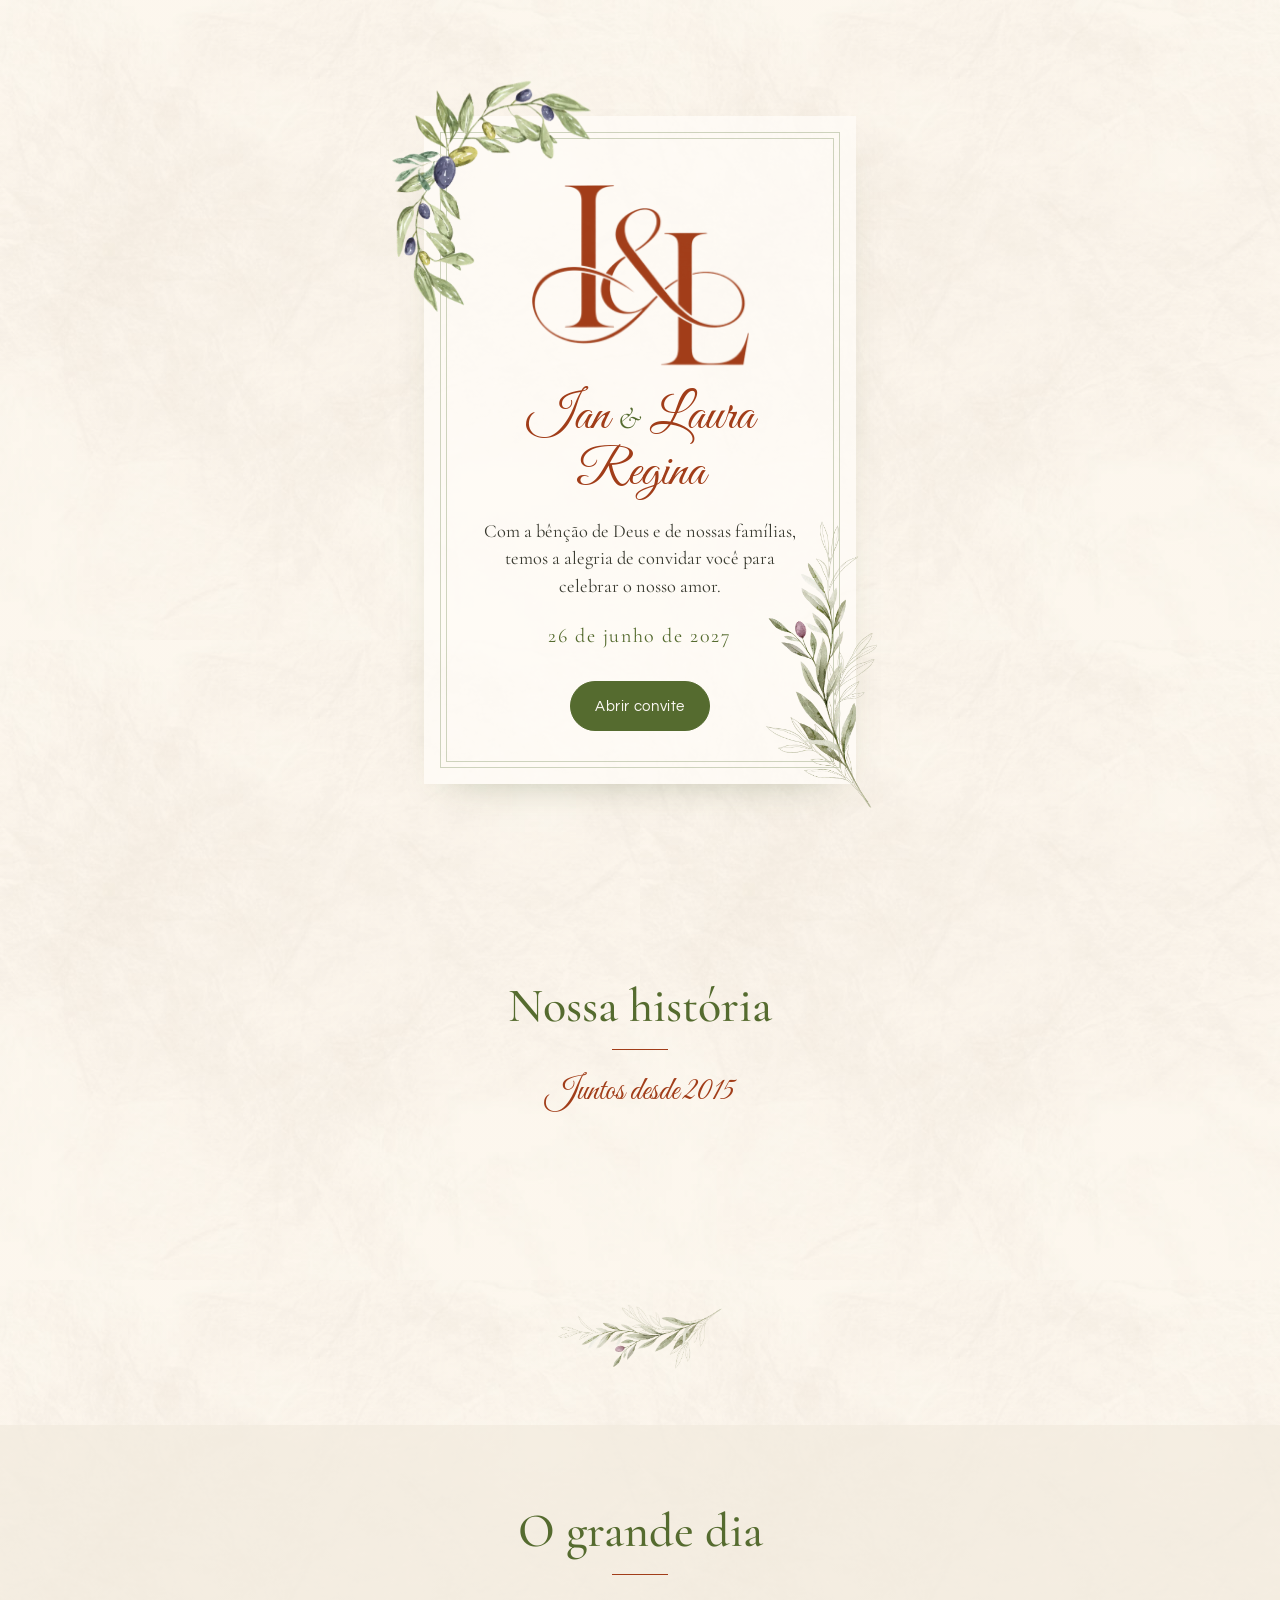
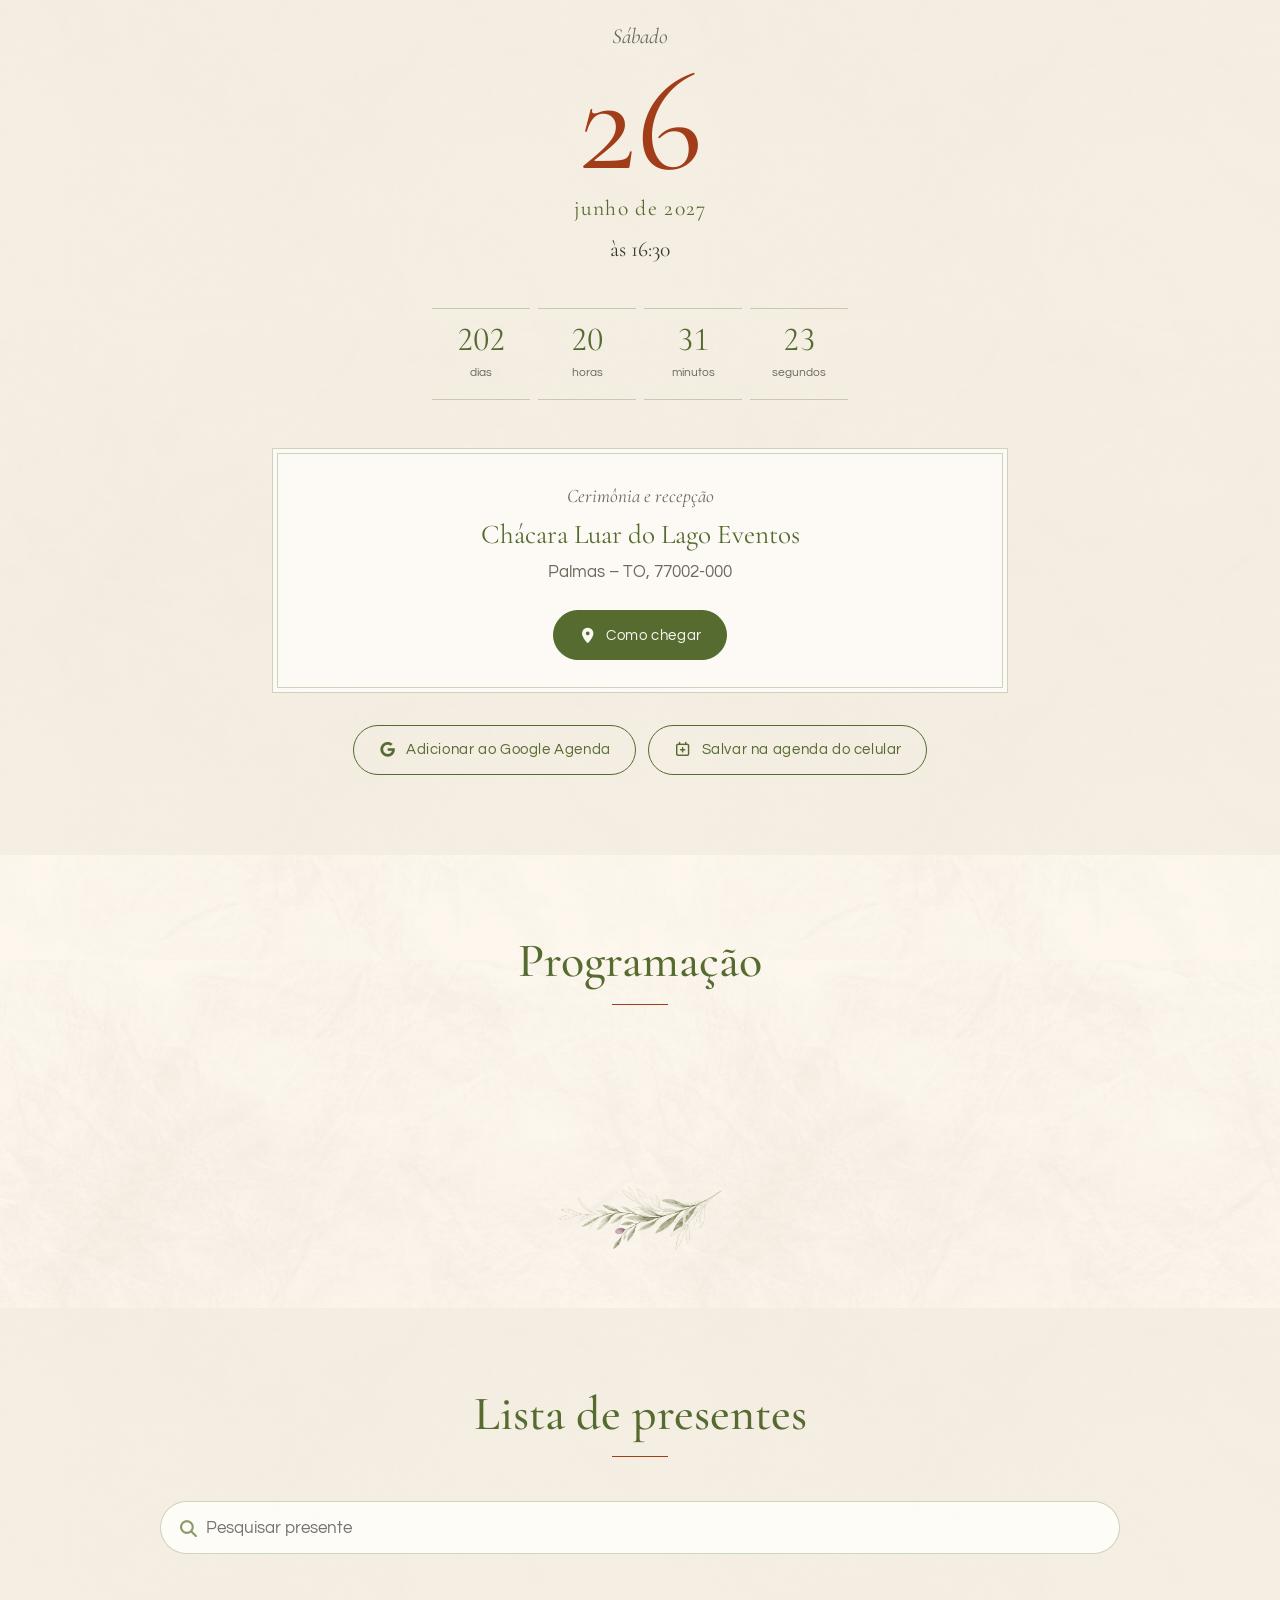
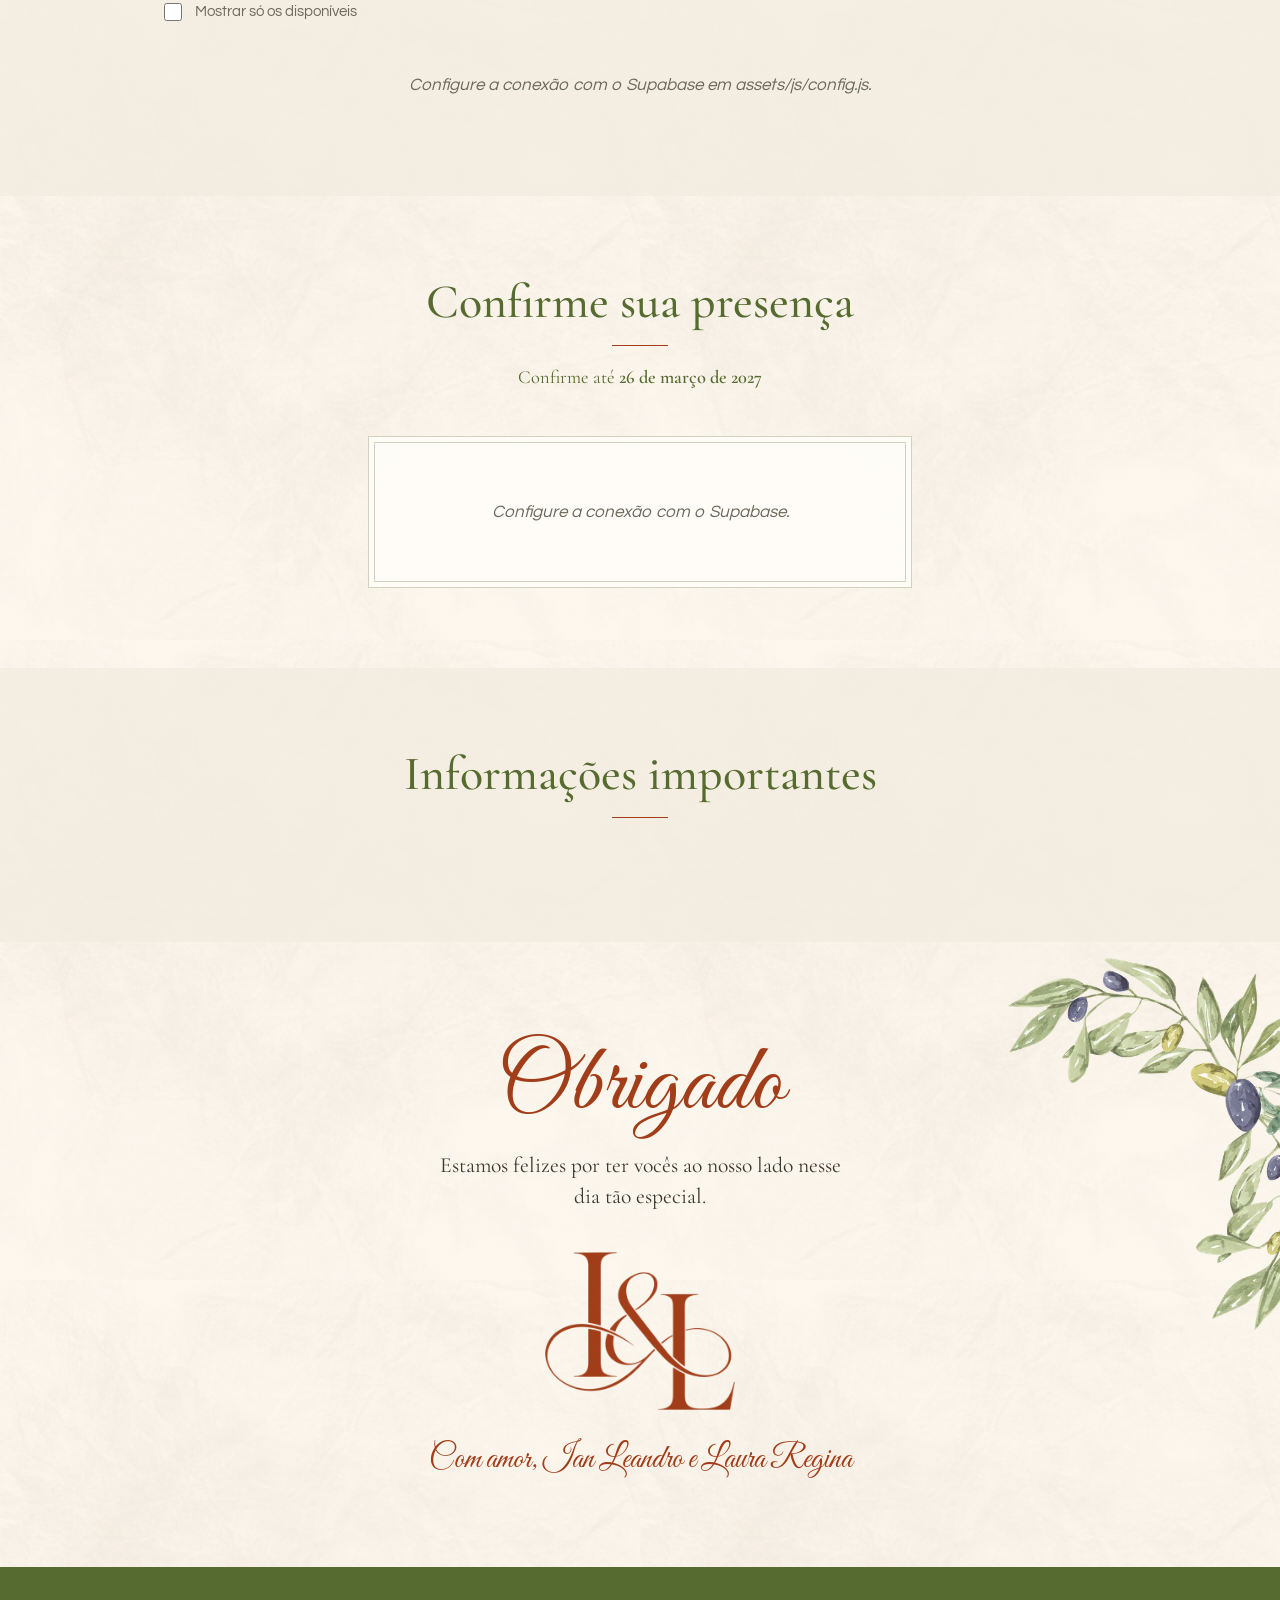
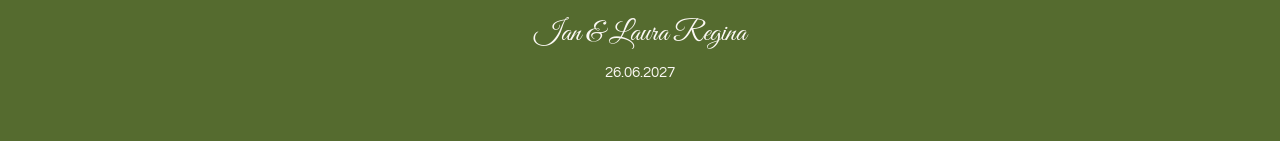
==== index.html @ c7038b4a "Convite V1.0" ====
<!doctype html>
<html lang="pt-BR">
<head>
  <meta charset="utf-8">
  <meta name="viewport" content="width=device-width, initial-scale=1, viewport-fit=cover">
  <title>Ian & Laura Regina · 26 de junho de 2027</title>
  <meta name="description" content="Convite de casamento de Ian Leandro e Laura Regina — 26 de junho de 2027, Chácara Luar do Lago Eventos, Palmas-TO.">
  <meta name="theme-color" content="#FBF8F3">

  <!-- Prévia do link no WhatsApp -->
  <meta property="og:title" content="Ian & Laura Regina">
  <meta property="og:description" content="Você é nosso convidado! 26 de junho de 2027 · Palmas-TO">
  <meta property="og:image" content="assets/images/og-image.jpg">
  <meta property="og:type" content="website">

  <link rel="icon" href="assets/images/favicon.png">
  <link rel="apple-touch-icon" href="assets/images/favicon.png">
  <link rel="preload" as="image" href="assets/images/monograma.webp">

  <link rel="preload" as="font" type="font/woff2" href="assets/fonts/great-vibes-latin-400-normal.woff2" crossorigin>
  <link rel="preload" as="font" type="font/woff2" href="assets/fonts/cormorant-garamond-latin-400-normal.woff2" crossorigin>
  <link rel="stylesheet" href="assets/css/fontes.css">
  <link rel="stylesheet" href="assets/vendor/fontawesome/css/all.min.css">
  <link rel="stylesheet" href="assets/css/site.css">
</head>
<body class="fechado">

<!-- ============ ABERTURA ============ -->
<div class="abertura" id="abertura" role="dialog" aria-modal="true" aria-labelledby="abertura-nomes">
  <div class="abertura__cartao">
    <img class="abertura__ramo abertura__ramo--a" src="assets/images/ramo2.webp" alt="" aria-hidden="true">
    <img class="abertura__ramo abertura__ramo--b" src="assets/images/ramo1.webp" alt="" aria-hidden="true">
    <div class="abertura__moldura">
      <img class="abertura__monograma js-monograma" src="assets/images/monograma.webp" alt="Monograma I & L" width="1280" height="1063">
      <p class="abertura__saudacao" id="abertura-saudacao" hidden></p>
      <h1 class="abertura__nomes" id="abertura-nomes"><span class="js-noivo">Ian</span> <span class="e">&</span> <span class="js-noiva">Laura Regina</span></h1>
      <p class="abertura__frase js-frase">Com a bênção de Deus e de nossas famílias, temos a alegria de convidar você para celebrar o nosso amor.</p>
      <p class="abertura__data js-data-extenso">26 de junho de 2027</p>
      <button class="botao botao--principal" id="btn-abrir" type="button">Abrir convite</button>
    </div>
  </div>
</div>

<!-- ============ NAVEGAÇÃO ============ -->
<header class="topo" id="topo">
  <a href="#inicio" class="topo__marca" aria-label="Início">
    <img class="js-logo" src="assets/images/monograma.webp" alt="" width="1280" height="1063">
  </a>
  <nav class="topo__menu" id="menu" aria-label="Seções do convite">
    <a href="#historia">Nossa história</a>
    <a href="#grande-dia">O grande dia</a>
    <a href="#programacao">Programação</a>
    <a href="#presentes" data-secao="presentes">Presentes</a>
    <a href="#rsvp" data-secao="rsvp">Confirmar presença</a>
    <a href="#informacoes">Informações</a>
  </nav>
  <button class="topo__abrir" id="btn-menu" type="button" aria-expanded="false" aria-controls="menu">
    <span class="sr">Abrir menu</span><i class="fa-solid fa-bars" aria-hidden="true"></i>
  </button>
</header>

<main id="conteudo">

  <!-- ============ INÍCIO ============ -->
  <section class="inicio" id="inicio">
    <img class="inicio__ramo" src="assets/images/ramo2.webp" alt="" aria-hidden="true">
    <img class="inicio__monograma js-monograma" src="assets/images/monograma.webp" alt="Monograma I & L" width="1280" height="1063">
    <p class="inicio__nomes"><span class="js-noivo-completo">Ian Leandro</span><br><span class="e">&</span><br><span class="js-noiva">Laura Regina</span></p>
    <p class="inicio__data js-data-extenso">26 de junho de 2027</p>
    <p class="inicio__local js-local-nome">Chácara Luar do Lago Eventos</p>
  </section>

  <!-- ============ NOSSA HISTÓRIA ============ -->
  <section class="secao" id="historia">
    <div class="secao__cabeca revelar">
      <h2 class="titulo">Nossa história</h2>
      <p class="subtitulo-script js-historia-titulo">Juntos desde 2015</p>
    </div>
    <figure class="historia__foto revelar" id="historia-foto" hidden>
      <img alt="Ian e Laura Regina" loading="lazy">
    </figure>
    <p class="texto-centro revelar js-historia-texto"></p>
    <ol class="linha-tempo" id="linha-tempo"></ol>
  </section>

  <div class="divisor" aria-hidden="true"><img src="assets/images/ramo1.webp" alt=""></div>

  <!-- ============ O GRANDE DIA ============ -->
  <section class="secao secao--areia" id="grande-dia">
    <div class="secao__cabeca revelar">
      <h2 class="titulo">O grande dia</h2>
    </div>

    <div class="grande-dia revelar">
      <p class="grande-dia__semana js-dia-semana">Sábado</p>
      <p class="grande-dia__numero js-dia">26</p>
      <p class="grande-dia__mes js-mes-ano">junho de 2027</p>
      <p class="grande-dia__hora">às <span class="js-hora">16:30</span></p>
    </div>

    <div class="contagem revelar" id="contagem" aria-live="off">
      <div><span id="cd-dias">--</span><small>dias</small></div>
      <div><span id="cd-horas">--</span><small>horas</small></div>
      <div><span id="cd-min">--</span><small>minutos</small></div>
      <div><span id="cd-seg">--</span><small>segundos</small></div>
    </div>
    <p class="contagem__fim" id="contagem-fim" hidden>Hoje é o grande dia!</p>

    <div class="locais">
      <article class="local revelar">
        <h3 class="local__tipo" id="local-tipo">Cerimônia e recepção</h3>
        <p class="local__nome js-local-nome">Chácara Luar do Lago Eventos</p>
        <p class="local__end js-local-endereco">Palmas – TO, 77002-000</p>
        <a class="botao botao--principal" id="btn-mapa" target="_blank" rel="noopener">
          <i class="fa-solid fa-location-dot" aria-hidden="true"></i> Como chegar
        </a>
      </article>
      <article class="local revelar" id="local-recepcao" hidden>
        <h3 class="local__tipo">Recepção</h3>
        <p class="local__nome" id="recepcao-nome"></p>
        <p class="local__end" id="recepcao-end"></p>
        <a class="botao botao--principal" id="btn-mapa-recepcao" target="_blank" rel="noopener">
          <i class="fa-solid fa-location-dot" aria-hidden="true"></i> Como chegar
        </a>
      </article>
    </div>

    <p class="aviso revelar js-aviso-chegada"></p>

    <div class="agenda revelar">
      <a class="botao botao--linha" id="btn-google-agenda" target="_blank" rel="noopener">
        <i class="fa-brands fa-google" aria-hidden="true"></i> Adicionar ao Google Agenda
      </a>
      <button class="botao botao--linha" id="btn-ics" type="button">
        <i class="fa-regular fa-calendar-plus" aria-hidden="true"></i> Salvar na agenda do celular
      </button>
    </div>
  </section>

  <!-- ============ PROGRAMAÇÃO ============ -->
  <section class="secao" id="programacao">
    <div class="secao__cabeca revelar">
      <h2 class="titulo">Programação</h2>
    </div>
    <ol class="programa" id="programa"></ol>
  </section>

  <div class="divisor" aria-hidden="true"><img src="assets/images/ramo1.webp" alt=""></div>

  <!-- ============ PRESENTES ============ -->
  <section class="secao secao--areia" id="presentes">
    <div class="secao__cabeca revelar">
      <h2 class="titulo">Lista de presentes</h2>
      <p class="texto-centro js-presentes-texto"></p>
    </div>

    <div class="filtros" role="search">
      <label class="busca">
        <i class="fa-solid fa-magnifying-glass" aria-hidden="true"></i>
        <span class="sr">Pesquisar presente</span>
        <input type="search" id="busca-presente" placeholder="Pesquisar presente" autocomplete="off">
      </label>
      <div class="chips" id="chips-categorias" role="group" aria-label="Categorias"></div>
      <label class="alternar">
        <input type="checkbox" id="so-disponiveis">
        <span>Mostrar só os disponíveis</span>
      </label>
    </div>

    <p class="contador-presentes" id="contador-presentes" aria-live="polite"></p>
    <div class="presentes" id="lista-presentes">
      <p class="carregando">Carregando presentes…</p>
    </div>
    <p class="vazio" id="presentes-vazio" hidden>Nenhum presente encontrado com esses filtros.</p>
  </section>

  <!-- ============ RSVP ============ -->
  <section class="secao" id="rsvp">
    <div class="secao__cabeca revelar">
      <h2 class="titulo">Confirme sua presença</h2>
      <p class="texto-centro js-rsvp-texto"></p>
      <p class="prazo">Confirme até <strong class="js-rsvp-prazo">26 de março de 2027</strong></p>
    </div>
    <div class="rsvp" id="rsvp-area">
      <p class="carregando">Carregando…</p>
    </div>
  </section>

  <!-- ============ INFORMAÇÕES ============ -->
  <section class="secao secao--areia" id="informacoes">
    <div class="secao__cabeca revelar">
      <h2 class="titulo">Informações importantes</h2>
    </div>
    <div class="faq" id="faq"></div>
  </section>

  <!-- ============ FINAL ============ -->
  <section class="final" id="final">
    <img class="final__ramo final__ramo--a" src="assets/images/ramo2.webp" alt="" aria-hidden="true">
    <p class="final__titulo js-final-titulo revelar">Obrigado</p>
    <p class="final__texto js-final-texto revelar">Estamos felizes por ter vocês ao nosso lado nesse dia tão especial.</p>
    <img class="final__monograma js-monograma revelar" src="assets/images/monograma.webp" alt="Monograma I & L" loading="lazy" width="1280" height="1063">
    <p class="final__assinatura js-assinatura revelar">Com amor, Ian Leandro e Laura Regina</p>
  </section>
</main>

<footer class="rodape">
  <p class="js-nomes-curtos">Ian & Laura Regina</p>
  <p class="js-data-curta">26.06.2027</p>
  <ul class="rodape__links" id="rodape-links"></ul>
</footer>

<!-- ============ JANELA DE RESERVA ============ -->
<dialog class="janela" id="janela-reserva" aria-labelledby="reserva-titulo">
  <form method="dialog" class="janela__corpo" id="form-reserva" novalidate>
    <button class="janela__fechar" type="button" data-fechar aria-label="Fechar"><i class="fa-solid fa-xmark"></i></button>
    <p class="janela__icone" aria-hidden="true"><i class="fa-solid fa-gift"></i></p>
    <h3 id="reserva-titulo">Escolher este presente?</h3>
    <p class="janela__presente" id="reserva-nome"></p>
    <label class="campo">
      <span>Seu nome (como aparecerá para os outros convidados)</span>
      <input type="text" id="reserva-quem" maxlength="80" required autocomplete="name" placeholder="Ex.: Maria e João">
    </label>
    <p class="janela__nota">Depois de confirmar, o presente fica reservado no seu nome e não poderá ser escolhido por outra pessoa.</p>
    <p class="erro" id="reserva-erro" role="alert" hidden></p>
    <div class="janela__acoes">
      <button class="botao botao--linha" type="button" data-fechar>Voltar</button>
      <button class="botao botao--principal" type="submit" id="reserva-confirmar">Confirmar</button>
    </div>
  </form>
  <div class="janela__corpo" id="reserva-sucesso" hidden>
    <p class="janela__icone janela__icone--ok" aria-hidden="true"><i class="fa-solid fa-heart"></i></p>
    <h3>Presente reservado!</h3>
    <p id="reserva-sucesso-texto"></p>
    <p class="janela__nota" id="reserva-link-loja"></p>
    <div class="janela__acoes">
      <button class="botao botao--principal" type="button" data-fechar>Fechar</button>
    </div>
  </div>
</dialog>

<div class="aviso-flutuante" id="toast" role="status" aria-live="polite" hidden></div>

<script src="assets/vendor/supabase.js"></script>
<script src="assets/js/config.js"></script>
<script src="assets/js/comum.js"></script>
<script src="assets/js/site.js"></script>
</body>
</html>
---- assets/css/fontes.css ----
/* Fontes hospedadas no próprio site (mais rápido e sem depender de terceiros) */
@font-face { font-family: "Cormorant Garamond"; font-style: normal; font-weight: 400; font-display: swap; src: url("../fonts/cormorant-garamond-latin-400-normal.woff2") format("woff2"); }
@font-face { font-family: "Cormorant Garamond"; font-style: italic; font-weight: 400; font-display: swap; src: url("../fonts/cormorant-garamond-latin-400-italic.woff2") format("woff2"); }
@font-face { font-family: "Cormorant Garamond"; font-style: normal; font-weight: 500; font-display: swap; src: url("../fonts/cormorant-garamond-latin-500-normal.woff2") format("woff2"); }
@font-face { font-family: "Cormorant Garamond"; font-style: normal; font-weight: 600; font-display: swap; src: url("../fonts/cormorant-garamond-latin-600-normal.woff2") format("woff2"); }
@font-face { font-family: "Great Vibes"; font-style: normal; font-weight: 400; font-display: swap; src: url("../fonts/great-vibes-latin-400-normal.woff2") format("woff2"); }
@font-face { font-family: "Questrial"; font-style: normal; font-weight: 400; font-display: swap; src: url("../fonts/questrial-latin-400-normal.woff2") format("woff2"); }
---- assets/css/site.css ----
/* =====================================================================
   CASAMENTO IAN & LAURA REGINA — estilo do convite
   As cores principais podem ser trocadas pelo painel (Configurações).
   ===================================================================== */

:root {
  --oliva: #556B2F;
  --oliva-escuro: #3E4F22;
  --terracota: #A13D19;
  --terracota-claro: #E2725B;
  --salvia: #8A9A6B;
  --papel: #FBF8F3;
  --areia: #F2EBDF;
  --bege: #E4D6C1;
  --tinta: #38392F;
  --tinta-suave: #6B6A5E;
  --filete: rgba(85, 107, 47, .28);

  --serifa: "Cormorant Garamond", "Cormorant", Garamond, "Times New Roman", serif;
  --script: "Great Vibes", "Allura", cursive;
  --texto: "Questrial", "Helvetica Neue", Arial, sans-serif;

  --medida: 34rem;
  --raio: 3px;
  --sombra: 0 18px 40px -24px rgba(62, 79, 34, .35);
}

*, *::before, *::after { box-sizing: border-box; }
html { scroll-behavior: smooth; -webkit-text-size-adjust: 100%; }
body {
  margin: 0;
  font-family: var(--texto);
  font-size: 1.0625rem;
  line-height: 1.65;
  color: var(--tinta);
  background: linear-gradient(rgba(251, 248, 243, .62), rgba(251, 248, 243, .62)), var(--papel) url("../images/papel.jpg") repeat;
  background-size: 640px;
  -webkit-font-smoothing: antialiased;
}
body.fechado { overflow: hidden; }
img { max-width: 100%; height: auto; display: block; }
a { color: var(--oliva); }
.sr { position: absolute; width: 1px; height: 1px; overflow: hidden; clip: rect(0 0 0 0); white-space: nowrap; }
[hidden] { display: none !important; }
:focus-visible { outline: 2px solid var(--terracota); outline-offset: 3px; }

/* ---------- Botões ---------- */
.botao {
  display: inline-flex; align-items: center; justify-content: center; gap: .6em;
  min-height: 48px; padding: .75em 1.6em;
  font: inherit; font-size: .95rem; letter-spacing: .04em;
  border-radius: 999px; border: 1px solid var(--oliva);
  cursor: pointer; text-decoration: none;
  transition: background-color .25s, color .25s, border-color .25s, transform .2s;
}
.botao:active { transform: scale(.98); }
.botao--principal { background: var(--oliva); color: var(--papel); }
.botao--principal:hover { background: var(--oliva-escuro); border-color: var(--oliva-escuro); }
.botao--linha { background: transparent; color: var(--oliva); }
.botao--linha:hover { background: var(--oliva); color: var(--papel); }
.botao--terracota { background: var(--terracota); border-color: var(--terracota); color: var(--papel); }
.botao--terracota:hover { background: var(--terracota-claro); border-color: var(--terracota-claro); }
.botao[disabled] { opacity: .55; cursor: not-allowed; }
.botao .fa-spin { margin-right: .2em; }

/* ---------- Abertura ---------- */
.abertura {
  position: fixed; inset: 0; z-index: 50;
  display: grid; place-items: center;
  padding: 1.25rem;
  background: linear-gradient(rgba(251, 248, 243, .62), rgba(251, 248, 243, .62)), var(--papel) url("../images/papel.jpg") repeat;
  background-size: 640px;
  transition: opacity .9s ease, visibility .9s;
}
.abertura__cartao {
  position: relative;
  width: min(100%, 27rem);
  padding: 1rem;
  background: rgba(255, 253, 249, .72);
  box-shadow: var(--sombra);
  animation: surgir 1.4s cubic-bezier(.2, .7, .2, 1) both;
}
.abertura__moldura {
  position: relative; z-index: 1;
  border: 1px solid var(--filete);
  outline: 1px solid var(--filete); outline-offset: -7px;
  padding: 2.75rem 1.5rem 2.25rem;
  text-align: center;
}
.abertura__ramo { position: absolute; z-index: 2; pointer-events: none; }
.abertura__ramo--a { width: 46%; top: -2.2rem; left: -2rem; animation: ramo 1.8s .3s ease both; }
.abertura__ramo--b { width: 26%; bottom: -1.5rem; right: -1.4rem; transform: rotate(180deg); animation: ramo 1.8s .5s ease both; }
.abertura__monograma { width: 62%; margin: .5rem auto 1.5rem; animation: tinta 1.6s .6s ease both; }
.abertura__saudacao { font-family: var(--serifa); font-style: italic; font-size: 1.2rem; color: var(--tinta-suave); margin: 0 0 .25rem; }
.abertura__nomes {
  font-family: var(--script); font-weight: 400;
  font-size: clamp(2.4rem, 11vw, 3.2rem); line-height: 1.1;
  color: var(--terracota); margin: 0 0 1rem;
}
.abertura__nomes .e { font-family: var(--serifa); font-style: italic; font-size: .6em; color: var(--oliva); }
.abertura__frase { font-family: var(--serifa); font-size: 1.15rem; line-height: 1.5; margin: 0 auto 1.25rem; max-width: 20rem; }
.abertura__data { font-family: var(--serifa); font-size: 1.25rem; letter-spacing: .08em; color: var(--oliva); margin: 0 0 1.75rem; }
.abertura__moldura > :is(.abertura__saudacao, .abertura__nomes, .abertura__frase, .abertura__data, .botao) { animation: surgir 1s ease both; }
.abertura__nomes { animation-delay: .9s !important; }
.abertura__frase { animation-delay: 1.1s !important; }
.abertura__data  { animation-delay: 1.25s !important; }
.abertura__moldura > .botao { animation-delay: 1.45s !important; }

body.aberto .abertura { opacity: 0; visibility: hidden; }
body.aberto .abertura__cartao { transform: translateY(-2rem) scale(.97); transition: transform .9s ease; }

@keyframes surgir { from { opacity: 0; transform: translateY(14px); } to { opacity: 1; transform: none; } }
@keyframes tinta { from { opacity: 0; filter: blur(6px); transform: scale(.96); } to { opacity: 1; filter: none; transform: none; } }
@keyframes ramo { from { opacity: 0; translate: -10px -10px; } to { opacity: 1; translate: 0 0; } }

/* ---------- Topo ---------- */
.topo {
  position: fixed; top: 0; left: 0; right: 0; z-index: 20;
  display: flex; align-items: center; justify-content: space-between;
  padding: .55rem 1rem; padding-top: max(.55rem, env(safe-area-inset-top));
  background: rgba(251, 248, 243, .9);
  backdrop-filter: blur(10px); -webkit-backdrop-filter: blur(10px);
  border-bottom: 1px solid transparent;
  transform: translateY(-100%); transition: transform .5s ease, border-color .3s;
}
body.aberto .topo { transform: none; }
.topo.rolou { border-bottom-color: var(--filete); }
.topo__marca img { width: 46px; height: auto; }
.topo__abrir { width: 48px; height: 48px; border: 0; background: none; color: var(--oliva); font-size: 1.25rem; cursor: pointer; }
.topo__menu {
  position: fixed; inset: 0; top: 0; z-index: -1;
  display: flex; flex-direction: column; align-items: center; justify-content: center; gap: 1.1rem;
  background: var(--papel);
  opacity: 0; visibility: hidden; transition: opacity .35s, visibility .35s;
}
.topo__menu a { font-family: var(--serifa); font-size: 1.7rem; color: var(--tinta); text-decoration: none; }
.topo__menu a:hover { color: var(--terracota); }
.topo.menu-aberto .topo__menu { opacity: 1; visibility: visible; }
@media (min-width: 900px) {
  .topo { padding-inline: 2.5rem; }
  .topo__abrir { display: none; }
  .topo__menu { position: static; z-index: auto; flex-direction: row; gap: 2rem; background: none; opacity: 1; visibility: visible; }
  .topo__menu a { font-family: var(--texto); font-size: .92rem; letter-spacing: .03em; color: var(--tinta-suave); }
}

/* ---------- Início ---------- */
.inicio {
  position: relative; overflow: hidden;
  min-height: 100svh;
  display: flex; flex-direction: column; align-items: center; justify-content: center;
  padding: 6rem 1.5rem 4rem; text-align: center;
}
.inicio__ramo { position: absolute; top: 3.5rem; left: -3rem; width: min(55vw, 360px); opacity: .95; }
.inicio__monograma { width: min(58vw, 300px); margin-bottom: 2rem; }
.inicio__nomes { font-family: var(--script); font-size: clamp(2.6rem, 12vw, 4.5rem); line-height: 1.05; color: var(--terracota); margin: 0 0 1.5rem; }
.inicio__nomes .e { font-family: var(--serifa); font-style: italic; font-size: .5em; color: var(--oliva); }
.inicio__data { font-family: var(--serifa); font-size: 1.45rem; letter-spacing: .1em; color: var(--oliva); margin: 0; }
.inicio__local { font-size: .95rem; color: var(--tinta-suave); margin: .4rem 0 0; }

/* ---------- Seções ---------- */
.secao { padding: 5rem 1.25rem; scroll-margin-top: 3.5rem; }
.secao--areia { background: rgba(242, 235, 223, .7); }
.secao__cabeca { text-align: center; max-width: var(--medida); margin: 0 auto 2.75rem; }
.titulo {
  font-family: var(--serifa); font-weight: 500;
  font-size: clamp(2.1rem, 8vw, 3rem); line-height: 1.1;
  color: var(--oliva); margin: 0;
}
.titulo::after {
  content: ""; display: block; width: 3.5rem; height: 1px;
  background: var(--terracota); margin: 1rem auto 0;
}
.subtitulo-script { font-family: var(--script); font-size: 2rem; color: var(--terracota); margin: 1rem 0 0; }
.texto-centro { max-width: var(--medida); margin: 1rem auto 0; text-align: center; color: var(--tinta-suave); }
.divisor { display: flex; justify-content: center; padding: .5rem 0; }
.divisor img { width: 64px; transform: rotate(90deg); opacity: .8; }

.revelar { opacity: 0; transform: translateY(18px); transition: opacity .9s ease, transform .9s ease; }
.revelar.visivel { opacity: 1; transform: none; }

/* ---------- História ---------- */
.historia__foto { max-width: 26rem; margin: 0 auto 2rem; padding: .6rem; background: #fff; box-shadow: var(--sombra); }
.historia__foto img { width: 100%; aspect-ratio: 4/5; object-fit: cover; }
.linha-tempo { list-style: none; padding: 0; margin: 3rem auto 0; max-width: 46rem; position: relative; }
.linha-tempo::before { content: ""; position: absolute; left: 1.05rem; top: .5rem; bottom: .5rem; width: 1px; background: var(--filete); }
.marco { position: relative; padding: 0 0 2.75rem 3.25rem; }
.marco::before {
  content: ""; position: absolute; left: .7rem; top: .55rem; width: .75rem; height: .75rem;
  border-radius: 50%; background: var(--papel); border: 1px solid var(--terracota);
  box-shadow: 0 0 0 4px var(--papel);
}
.marco__ano { font-family: var(--serifa); font-size: 1.6rem; color: var(--terracota); line-height: 1; margin: 0; }
.marco__titulo { font-family: var(--serifa); font-size: 1.35rem; font-weight: 600; color: var(--tinta); margin: .35rem 0 .35rem; }
.marco__texto { margin: 0; color: var(--tinta-suave); }
.marco__foto { margin-top: 1rem; padding: .45rem; background: #fff; box-shadow: var(--sombra); max-width: 22rem; }
.marco__foto img { width: 100%; aspect-ratio: 4/3; object-fit: cover; }
@media (min-width: 760px) {
  .linha-tempo::before { left: 50%; }
  .marco { width: 50%; padding: 0 3rem 3rem 0; text-align: right; }
  .marco::before { left: auto; right: -.375rem; }
  .marco:nth-child(even) { margin-left: 50%; padding: 0 0 3rem 3rem; text-align: left; }
  .marco:nth-child(even)::before { right: auto; left: -.375rem; }
  .marco:nth-child(odd) .marco__foto { margin-left: auto; }
}

/* ---------- O grande dia ---------- */
.grande-dia { text-align: center; margin-bottom: 2.5rem; }
.grande-dia__semana, .grande-dia__mes, .grande-dia__hora { font-family: var(--serifa); font-size: 1.35rem; margin: 0; }
.grande-dia__semana { color: var(--tinta-suave); font-style: italic; }
.grande-dia__numero { font-family: var(--serifa); font-weight: 400; font-size: clamp(6rem, 30vw, 9rem); line-height: .9; color: var(--terracota); margin: .2rem 0; }
.grande-dia__mes { color: var(--oliva); letter-spacing: .06em; }
.grande-dia__hora { color: var(--tinta); margin-top: .35rem; }

.contagem { display: grid; grid-template-columns: repeat(4, 1fr); gap: .5rem; max-width: 26rem; margin: 0 auto 3rem; text-align: center; }
.contagem > div { padding: .9rem .25rem; border-top: 1px solid var(--filete); border-bottom: 1px solid var(--filete); }
.contagem span { display: block; font-family: var(--serifa); font-size: 2.1rem; line-height: 1; color: var(--oliva); font-variant-numeric: lining-nums tabular-nums; }
.contagem small { font-size: .78rem; color: var(--tinta-suave); }
.contagem__fim { text-align: center; font-family: var(--script); font-size: 2.2rem; color: var(--terracota); }

.locais { display: grid; gap: 1.25rem; max-width: 46rem; margin: 0 auto; }
@media (min-width: 760px) { .locais:has(> .local:not([hidden]) + .local:not([hidden])) { grid-template-columns: 1fr 1fr; } }
.local {
  text-align: center; padding: 2rem 1.5rem;
  background: rgba(255, 253, 249, .85);
  border: 1px solid var(--filete); outline: 1px solid var(--filete); outline-offset: -6px;
}
.local__tipo { font-family: var(--serifa); font-style: italic; font-weight: 400; font-size: 1.2rem; color: var(--tinta-suave); margin: 0; }
.local__nome { font-family: var(--serifa); font-size: 1.7rem; line-height: 1.2; color: var(--oliva); margin: .4rem 0; }
.local__end { margin: 0 0 1.5rem; color: var(--tinta-suave); }
.aviso { max-width: var(--medida); margin: 2rem auto 0; text-align: center; font-family: var(--serifa); font-size: 1.2rem; font-style: italic; }
.agenda { display: flex; flex-wrap: wrap; justify-content: center; gap: .75rem; margin-top: 2rem; }

/* ---------- Programação ---------- */
.programa { list-style: none; padding: 0; margin: 0 auto; max-width: 28rem; }
.programa__item { display: grid; grid-template-columns: 4.5rem 2.75rem 1fr; align-items: start; gap: .75rem; padding: 1.1rem 0; border-bottom: 1px solid var(--filete); }
.programa__item:last-child { border-bottom: 0; }
.programa__hora { font-family: var(--serifa); font-size: 1.5rem; color: var(--terracota); line-height: 1.2; text-align: right; }
.programa__icone { width: 2.75rem; height: 2.75rem; display: grid; place-items: center; border-radius: 50%; border: 1px solid var(--filete); color: var(--oliva); }
.programa__titulo { font-family: var(--serifa); font-size: 1.35rem; font-weight: 600; margin: 0; line-height: 1.25; }
.programa__desc { margin: .15rem 0 0; font-size: .95rem; color: var(--tinta-suave); }

/* ---------- Presentes ---------- */
.filtros { max-width: 60rem; margin: 0 auto 1.25rem; display: grid; gap: 1rem; }
.busca { position: relative; display: block; }
.busca i { position: absolute; left: 1.1rem; top: 50%; translate: 0 -50%; color: var(--salvia); }
.busca input {
  width: 100%; min-height: 50px; padding: .7rem 1rem .7rem 2.8rem;
  font: inherit; color: var(--tinta);
  background: rgba(255, 253, 249, .9); border: 1px solid var(--filete); border-radius: 999px;
}
.busca input:focus { outline: none; border-color: var(--oliva); box-shadow: 0 0 0 3px rgba(85,107,47,.15); }
.chips { display: flex; gap: .5rem; overflow-x: auto; padding-bottom: .25rem; scrollbar-width: none; -webkit-overflow-scrolling: touch; }
.chips::-webkit-scrollbar { display: none; }
.chip {
  flex: 0 0 auto; min-height: 40px; padding: .45rem 1.05rem;
  font: inherit; font-size: .9rem; color: var(--oliva);
  background: transparent; border: 1px solid var(--filete); border-radius: 999px; cursor: pointer;
  transition: background-color .2s, color .2s;
}
.chip:hover { border-color: var(--oliva); }
.chip[aria-pressed="true"] { background: var(--oliva); color: var(--papel); border-color: var(--oliva); }
.alternar { display: inline-flex; align-items: center; gap: .6rem; cursor: pointer; font-size: .95rem; color: var(--tinta-suave); justify-self: start; min-height: 44px; }
.alternar input { width: 1.15rem; height: 1.15rem; accent-color: var(--oliva); }
.contador-presentes { max-width: 60rem; margin: 0 auto 1.25rem; font-size: .9rem; color: var(--tinta-suave); }

.presentes { display: grid; grid-template-columns: 1fr; gap: 1.25rem; max-width: 60rem; margin: 0 auto; }
@media (min-width: 560px) { .presentes { grid-template-columns: repeat(2, 1fr); } }
@media (min-width: 900px) { .presentes { grid-template-columns: repeat(3, 1fr); } }
.presente {
  display: flex; flex-direction: column;
  background: rgba(255, 253, 249, .95);
  border: 1px solid var(--filete);
  padding: .6rem;
  transition: transform .3s ease, box-shadow .3s ease;
}
.presente:hover { transform: translateY(-3px); box-shadow: var(--sombra); }
.presente__imagem { position: relative; aspect-ratio: 4/3; background: var(--areia); overflow: hidden; }
.presente__imagem img { width: 100%; height: 100%; object-fit: contain; background: #fff; }
.presente__sem-foto { position: absolute; inset: 0; display: grid; place-items: center; color: var(--salvia); font-size: 2.4rem; }
.presente__sem-foto img { position: absolute; width: 38%; right: -4%; bottom: -10%; object-fit: contain; background: none; opacity: .55; }
.presente__corpo { display: flex; flex-direction: column; flex: 1; padding: 1rem .6rem .5rem; }
.presente__cat { font-size: .8rem; color: var(--terracota); margin: 0 0 .3rem; }
.presente__nome { font-family: var(--serifa); font-size: 1.35rem; font-weight: 600; line-height: 1.2; margin: 0; }
.presente__desc { font-size: .93rem; color: var(--tinta-suave); margin: .45rem 0 0; }
.presente__valor { font-family: var(--serifa); font-size: 1.2rem; color: var(--oliva); margin: .6rem 0 0; }
.presente__acoes { display: flex; flex-wrap: wrap; gap: .5rem; align-items: center; margin-top: auto; padding-top: 1rem; }
.presente__acoes .botao { flex: 1 1 auto; min-height: 44px; padding-inline: 1.1rem; font-size: .9rem; }
.presente__loja { font-size: .88rem; color: var(--tinta-suave); padding: .5rem .25rem; text-underline-offset: 3px; }
.presente__loja:hover { color: var(--terracota); }

.presente.reservado .presente__imagem img,
.presente.reservado .presente__sem-foto { filter: grayscale(.85); opacity: .55; }
.presente.reservado:hover { transform: none; box-shadow: none; }
.selo {
  position: absolute; left: .75rem; top: .75rem;
  padding: .3rem .8rem; border-radius: 999px;
  font-size: .8rem; background: var(--terracota); color: var(--papel);
}
.presente__por { display: flex; align-items: baseline; gap: .4rem; flex-wrap: wrap; width: 100%; margin: 0; padding: .65rem .2rem 0; border-top: 1px solid var(--filete); color: var(--tinta-suave); font-size: .9rem; }
.presente__por strong { font-family: var(--script); font-weight: 400; font-size: 1.55rem; color: var(--terracota); line-height: 1; }

.carregando, .vazio { text-align: center; color: var(--tinta-suave); grid-column: 1 / -1; font-style: italic; }

/* ---------- RSVP ---------- */
.prazo { margin: .75rem 0 0; font-family: var(--serifa); font-size: 1.15rem; color: var(--oliva); }
.rsvp {
  max-width: 34rem; margin: 0 auto; padding: 2rem 1.35rem;
  background: rgba(255, 253, 249, .92);
  border: 1px solid var(--filete); outline: 1px solid var(--filete); outline-offset: -7px;
}
@media (min-width: 560px) { .rsvp { padding: 2.75rem 2.5rem; } }
.rsvp__ola { font-family: var(--serifa); font-size: 1.6rem; text-align: center; margin: 0 0 .25rem; color: var(--oliva); }
.rsvp__info { text-align: center; color: var(--tinta-suave); margin: 0 0 1.75rem; font-size: .95rem; }
.campo { display: block; margin-bottom: 1.2rem; }
.campo > span { display: block; font-size: .9rem; color: var(--tinta-suave); margin-bottom: .35rem; }
.campo input, .campo textarea, .campo select {
  width: 100%; min-height: 50px; padding: .7rem .95rem;
  font: inherit; color: var(--tinta);
  background: #fff; border: 1px solid var(--bege); border-radius: var(--raio);
}
.campo textarea { min-height: 96px; resize: vertical; }
.campo :is(input, textarea, select):focus { outline: none; border-color: var(--oliva); box-shadow: 0 0 0 3px rgba(85,107,47,.15); }
.escolha { display: grid; grid-template-columns: 1fr 1fr; gap: .75rem; border: 0; padding: 0; margin: 0 0 1.4rem; }
.escolha legend { font-size: .9rem; color: var(--tinta-suave); margin-bottom: .5rem; padding: 0; }
.escolha label { position: relative; cursor: pointer; }
.escolha input { position: absolute; opacity: 0; inset: 0; }
.escolha span {
  display: flex; flex-direction: column; align-items: center; gap: .35rem;
  padding: 1rem .5rem; text-align: center; font-size: .95rem;
  border: 1px solid var(--bege); border-radius: var(--raio); background: #fff;
  transition: border-color .2s, background-color .2s, color .2s;
}
.escolha span i { font-size: 1.3rem; color: var(--salvia); }
.escolha input:checked + span { border-color: var(--oliva); background: var(--oliva); color: var(--papel); }
.escolha input:checked + span i { color: var(--papel); }
.escolha input:focus-visible + span { outline: 2px solid var(--terracota); outline-offset: 2px; }
.qtd { display: flex; align-items: center; gap: 1rem; }
.qtd button { width: 48px; height: 48px; border-radius: 50%; border: 1px solid var(--oliva); background: #fff; color: var(--oliva); font-size: 1.1rem; cursor: pointer; }
.qtd button:disabled { opacity: .35; cursor: not-allowed; }
.qtd output { font-family: var(--serifa); font-size: 2rem; min-width: 2ch; text-align: center; color: var(--oliva); }
.qtd small { color: var(--tinta-suave); }
.acompanhantes { margin-top: 1.1rem; }
.rsvp .botao--principal { width: 100%; margin-top: .5rem; }
.erro { color: #9b2c13; background: #fbeae4; border-left: 3px solid var(--terracota); padding: .65rem .85rem; font-size: .92rem; margin: 0 0 1rem; }
.rsvp__resumo { text-align: center; }
.rsvp__resumo .icone-grande { font-size: 2rem; color: var(--terracota); margin: 0 0 .5rem; }
.rsvp__resumo h3 { font-family: var(--script); font-weight: 400; font-size: 2.4rem; color: var(--terracota); margin: 0 0 .75rem; line-height: 1.1; }
.rsvp__resumo ul { list-style: none; padding: 0; margin: 1rem 0; }
.rsvp__resumo li { padding: .35rem 0; border-bottom: 1px solid var(--filete); }
.rsvp__resumo .botao { margin-top: 1rem; }
.rsvp__codigo { display: flex; gap: .5rem; margin-top: 1rem; }
.rsvp__codigo input { flex: 1; min-width: 0; min-height: 48px; padding: .6rem .9rem; font: inherit; border: 1px solid var(--bege); border-radius: var(--raio); background: #fff; }

/* ---------- FAQ ---------- */
.faq { max-width: 42rem; margin: 0 auto; }
.faq details { border-bottom: 1px solid var(--filete); }
.faq summary {
  list-style: none; cursor: pointer;
  display: flex; justify-content: space-between; align-items: center; gap: 1rem;
  padding: 1.15rem 0; min-height: 48px;
  font-family: var(--serifa); font-size: 1.3rem; font-weight: 600; color: var(--tinta);
}
.faq summary::-webkit-details-marker { display: none; }
.faq summary::after { content: "+"; font-family: var(--texto); font-weight: 400; font-size: 1.4rem; color: var(--terracota); transition: transform .3s; }
.faq details[open] summary::after { transform: rotate(45deg); }
.faq details p { margin: 0 0 1.25rem; color: var(--tinta-suave); white-space: pre-line; }

/* ---------- Final ---------- */
.final { position: relative; overflow: hidden; padding: 6rem 1.5rem 5rem; text-align: center; }
.final__ramo--a { position: absolute; right: -3rem; top: 1rem; width: min(50vw, 320px); transform: scaleX(-1); opacity: .9; }
.final__titulo { font-family: var(--script); font-size: clamp(3.8rem, 18vw, 6rem); line-height: 1; color: var(--terracota); margin: 0 0 1rem; position: relative; }
.final__texto { max-width: 26rem; margin: 0 auto; font-family: var(--serifa); font-size: 1.35rem; line-height: 1.45; position: relative; }
.final__monograma { width: min(42vw, 190px); margin: 2.5rem auto 1.5rem; }
.final__assinatura { font-family: var(--script); font-size: 2rem; color: var(--terracota); margin: 0; }

.rodape { text-align: center; padding: 2.5rem 1rem calc(2.5rem + env(safe-area-inset-bottom)); background: var(--oliva); color: var(--papel); font-size: .92rem; }
.rodape p { margin: .2rem 0; }
.rodape p:first-child { font-family: var(--script); font-size: 1.8rem; }
.rodape__links { list-style: none; padding: 0; margin: 1rem 0 0; display: flex; flex-wrap: wrap; justify-content: center; gap: 1.25rem; }
.rodape__links a { color: var(--papel); text-underline-offset: 3px; }

/* ---------- Janela (reserva) ---------- */
.janela {
  width: min(92vw, 27rem); padding: 0; border: 0; border-radius: var(--raio);
  background: var(--papel); color: var(--tinta);
  box-shadow: 0 30px 80px -20px rgba(30, 35, 20, .45);
}
.janela::backdrop { background: rgba(40, 46, 30, .45); backdrop-filter: blur(3px); }
.janela[open] { animation: surgir .35s ease; }
.janela__corpo { position: relative; padding: 2.25rem 1.5rem 1.5rem; text-align: center; border: 1px solid var(--filete); margin: .5rem; }
.janela__fechar { position: absolute; right: .35rem; top: .35rem; width: 44px; height: 44px; border: 0; background: none; color: var(--tinta-suave); font-size: 1.1rem; cursor: pointer; }
.janela__icone { font-size: 1.6rem; color: var(--terracota); margin: 0; }
.janela__icone--ok { animation: pulsar 1s ease; }
.janela h3 { font-family: var(--serifa); font-size: 1.7rem; font-weight: 500; color: var(--oliva); margin: .35rem 0; }
.janela__presente { font-family: var(--serifa); font-size: 1.25rem; font-style: italic; margin: 0 0 1.25rem; }
.janela .campo { text-align: left; }
.janela__nota { font-size: .88rem; color: var(--tinta-suave); margin: 0 0 1.25rem; }
.janela__acoes { display: flex; gap: .6rem; }
.janela__acoes .botao { flex: 1; padding-inline: .75rem; }
@keyframes pulsar { 0%,100% { transform: scale(1); } 40% { transform: scale(1.3); } }

.aviso-flutuante {
  position: fixed; left: 50%; bottom: calc(1.25rem + env(safe-area-inset-bottom)); z-index: 60;
  translate: -50% 0; max-width: calc(100vw - 2rem);
  padding: .8rem 1.3rem; border-radius: 999px;
  background: var(--tinta); color: var(--papel); font-size: .92rem;
  box-shadow: var(--sombra);
}

@media (prefers-reduced-motion: reduce) {
  *, *::before, *::after { animation-duration: .01ms !important; animation-delay: 0ms !important; transition-duration: .01ms !important; }
  html { scroll-behavior: auto; }
  .revelar { opacity: 1; transform: none; }
}

/* Presentes no celular: card horizontal e compacto */
@media (max-width: 559px) {
  .presentes { gap: .85rem; }
  .presente { display: grid; grid-template-columns: 6.5rem 1fr; gap: .25rem; padding: .5rem; }
  .presente:hover { transform: none; }
  .presente__imagem { aspect-ratio: auto; min-height: 6.5rem; height: 100%; }
  .presente__sem-foto { font-size: 1.6rem; }
  .presente__sem-foto img { width: 55%; }
  .selo { left: .35rem; top: .35rem; right: .35rem; text-align: center; padding: .2rem .4rem; font-size: .72rem; }
  .presente__corpo { padding: .35rem .5rem .25rem .75rem; }
  .presente__nome { font-size: 1.18rem; }
  .presente__acoes { padding-top: .7rem; gap: .25rem .75rem; }
  .presente__acoes .botao { flex: 0 1 auto; min-height: 42px; padding-inline: 1rem; font-size: .86rem; }
}
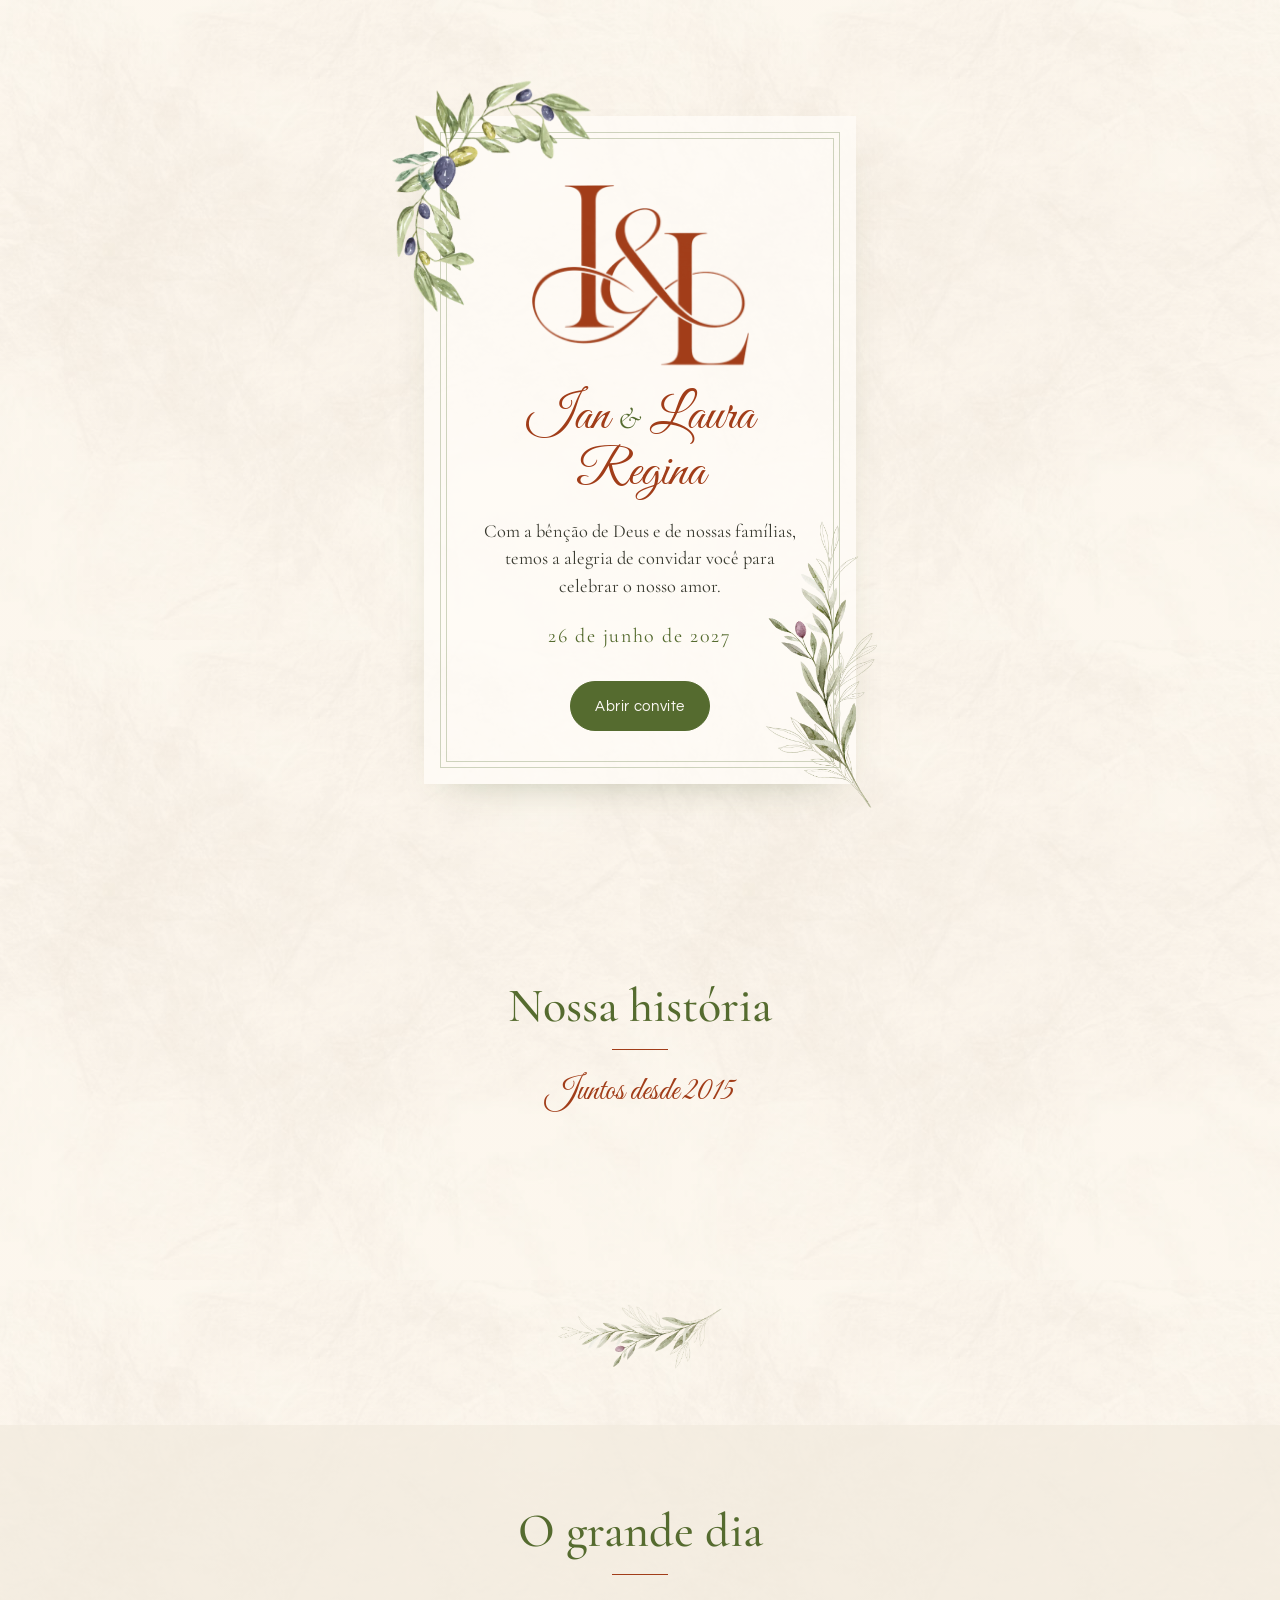
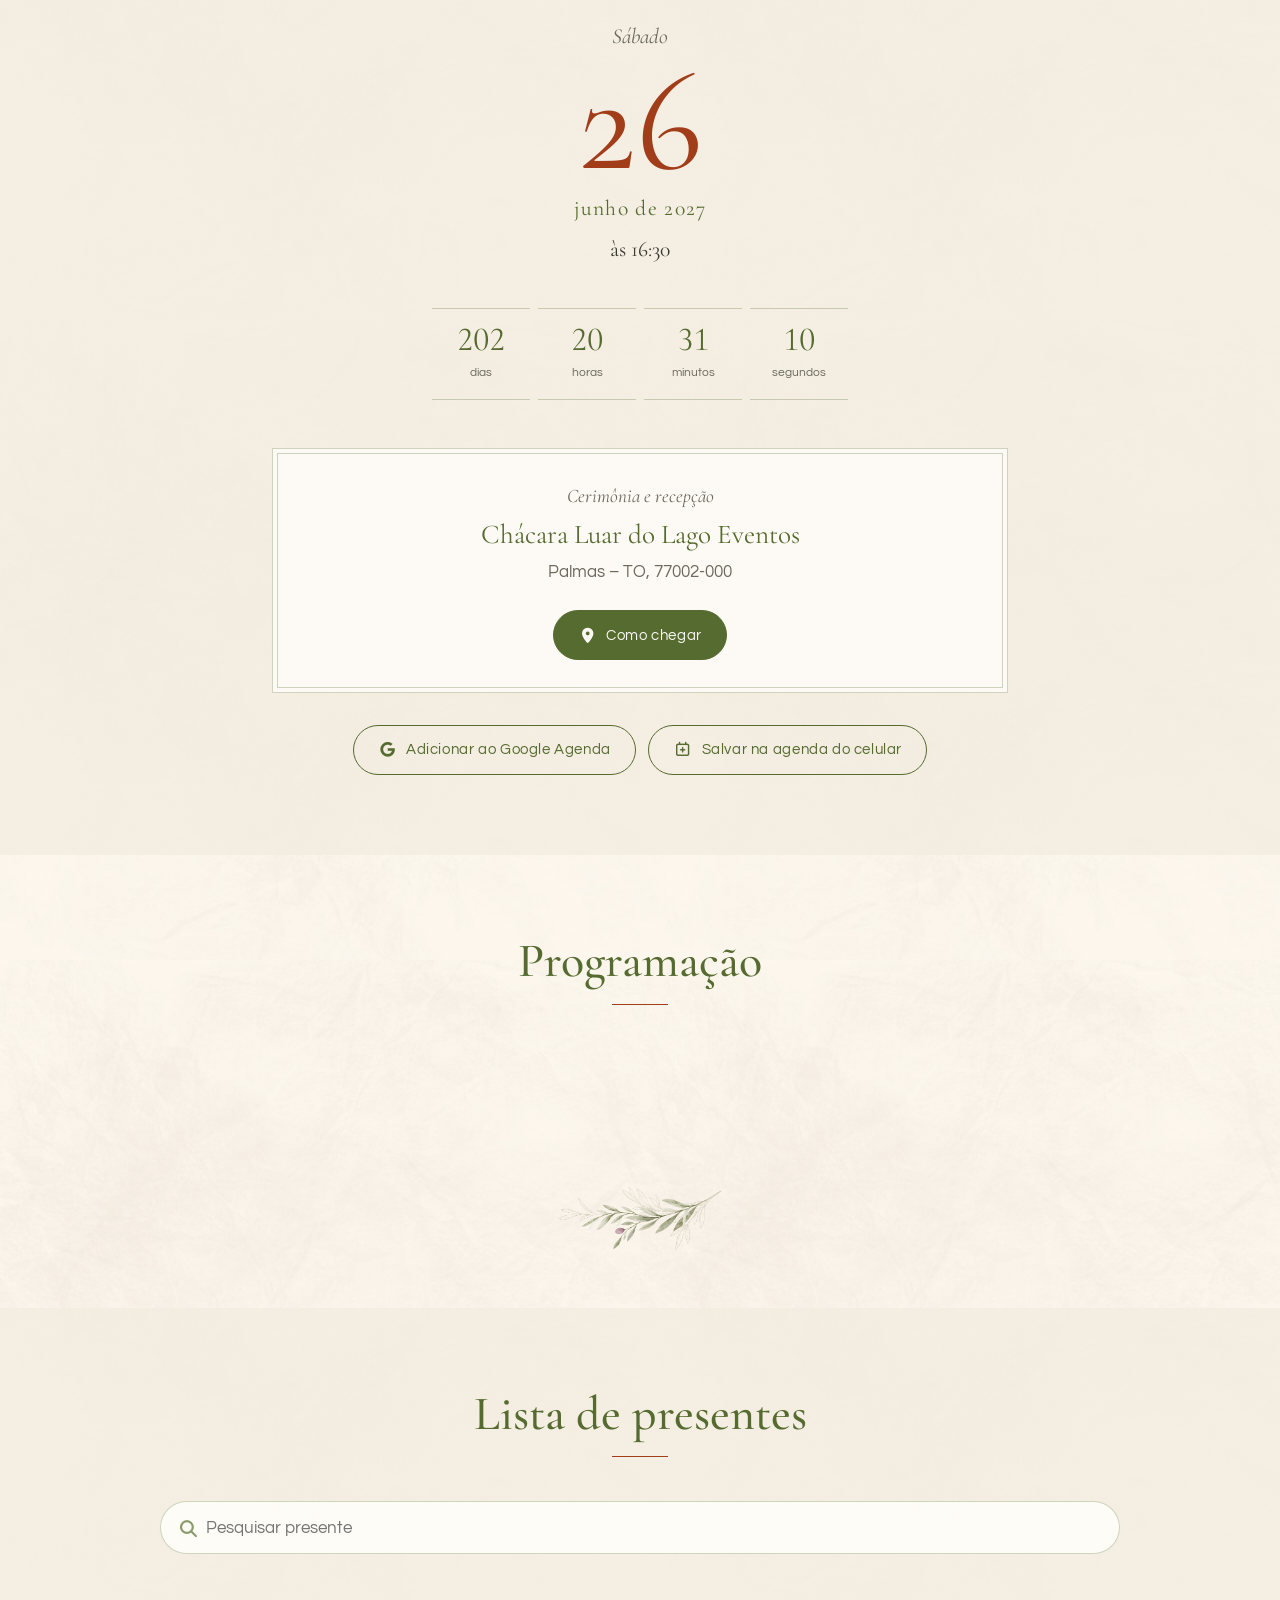
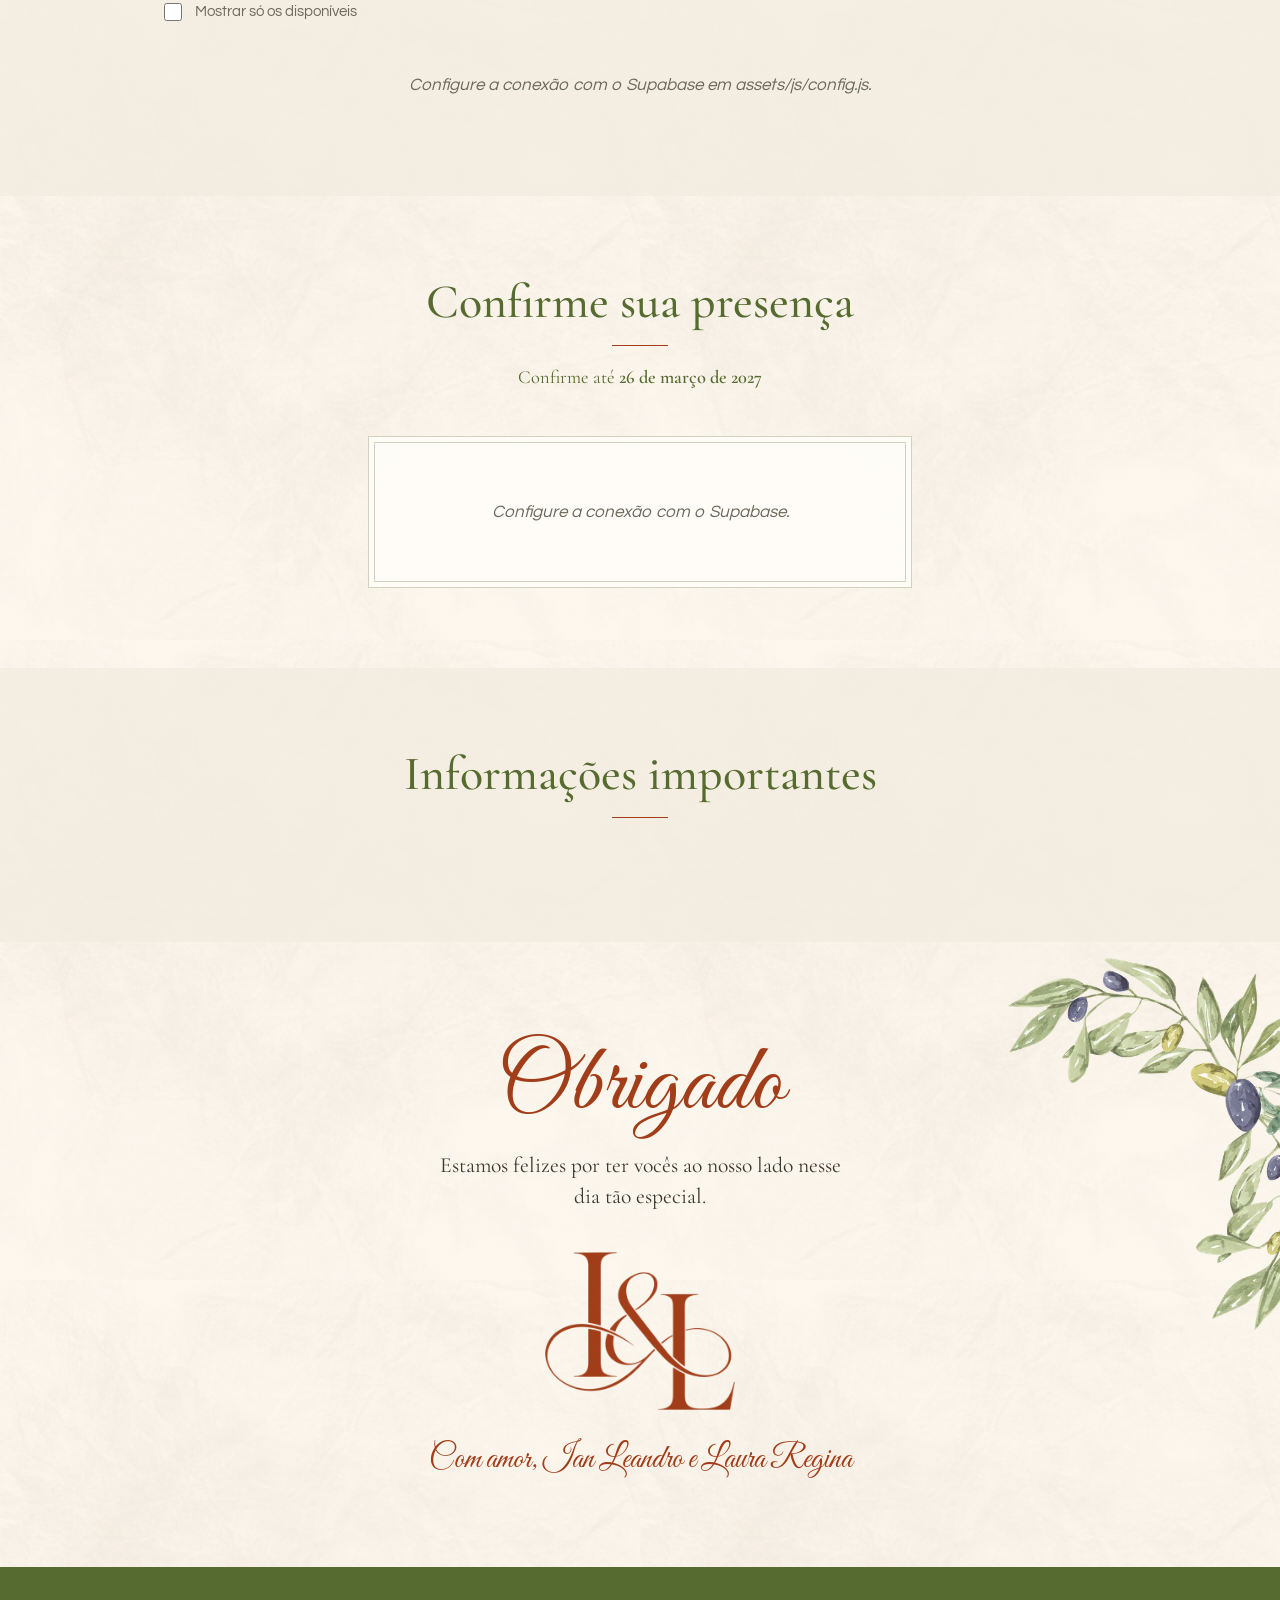
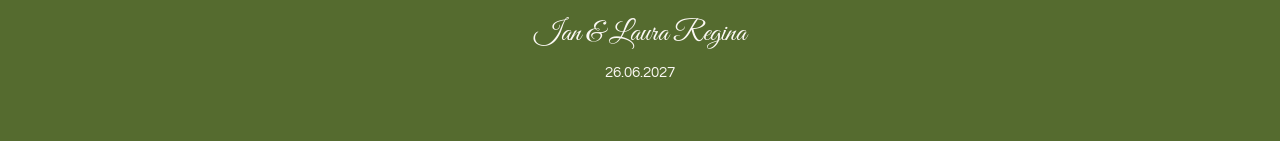
==== commit 6586b962: "Casamento V1.1" ====
--- a/index.html
+++ b/index.html
@@ -3,7 +3,7 @@
 <head>
   <meta charset="utf-8">
   <meta name="viewport" content="width=device-width, initial-scale=1, viewport-fit=cover">
-  <title>Ian & Laura Regina · 26 de junho de 2027</title>
+  <title>Ian Leandro & Laura Regina · 26 de junho de 2027</title>
   <meta name="description" content="Convite de casamento de Ian Leandro e Laura Regina — 26 de junho de 2027, Chácara Luar do Lago Eventos, Palmas-TO.">
   <meta name="theme-color" content="#FBF8F3">
 
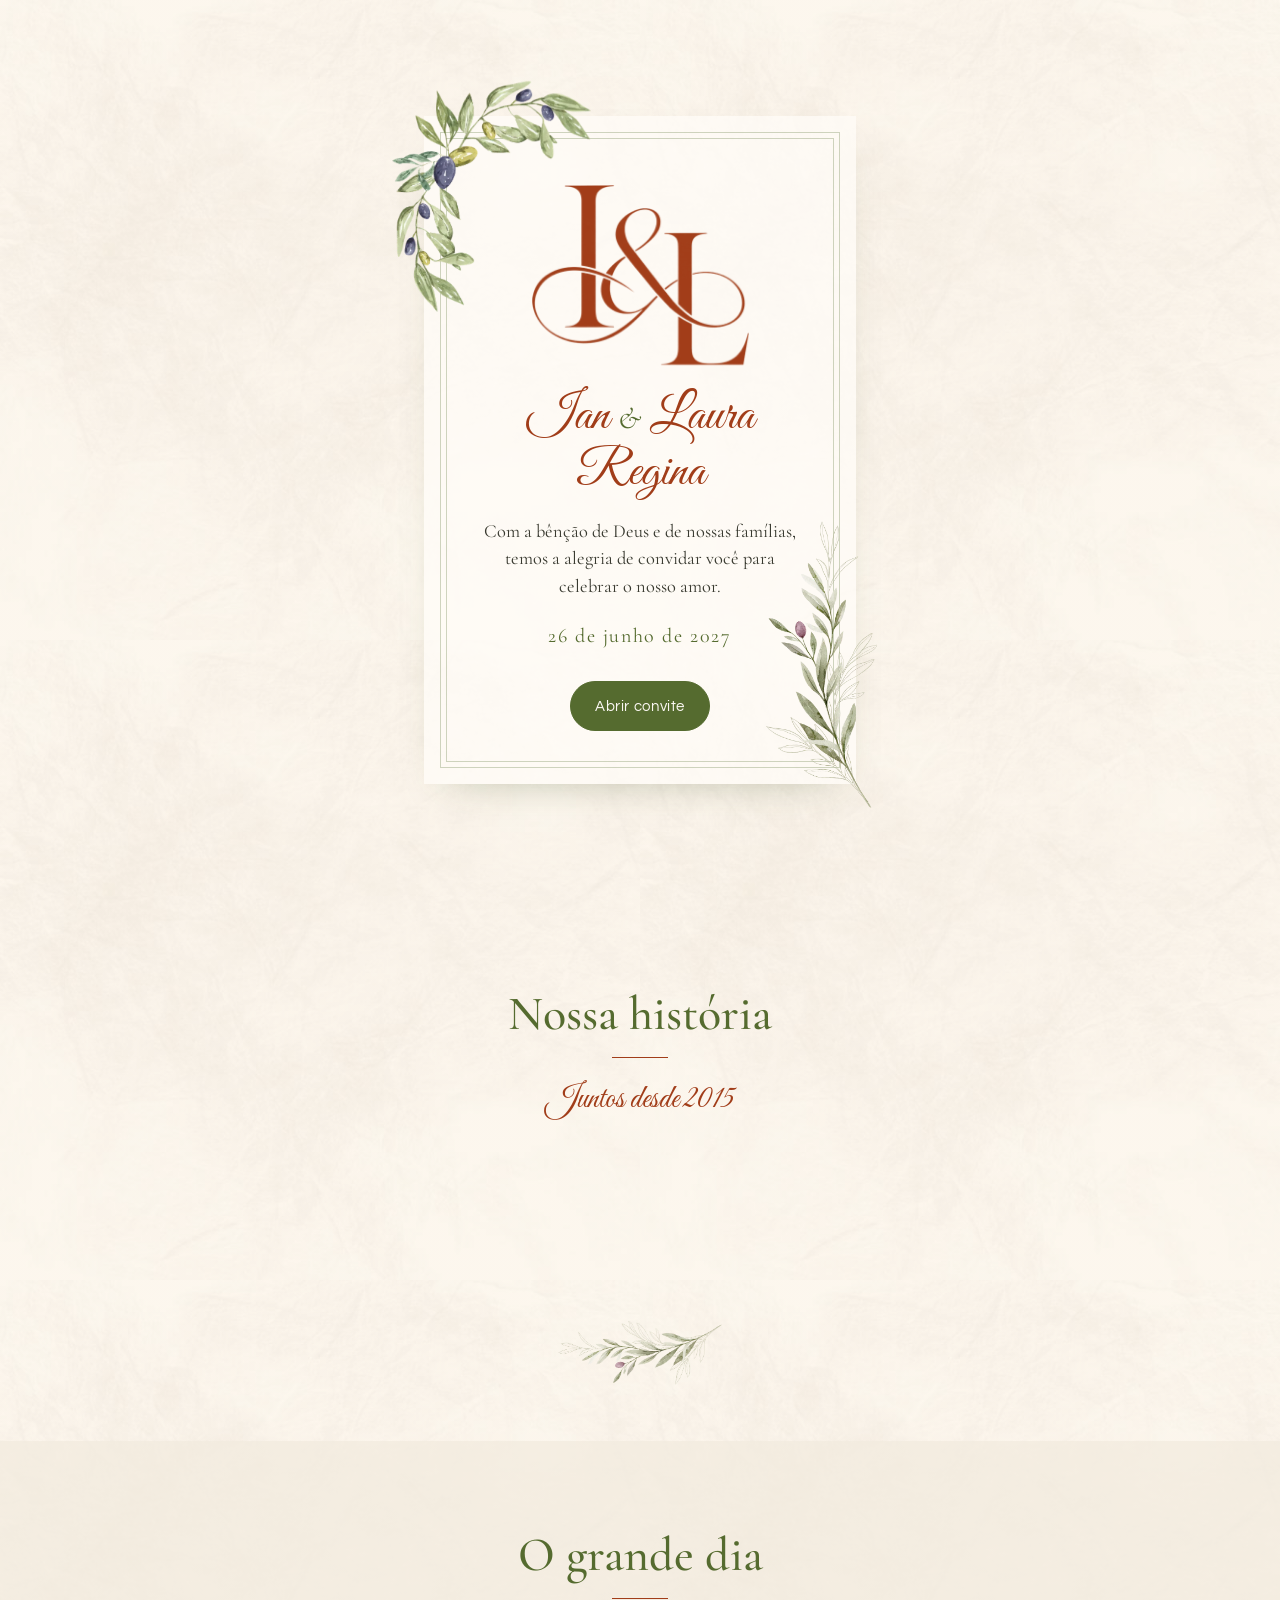
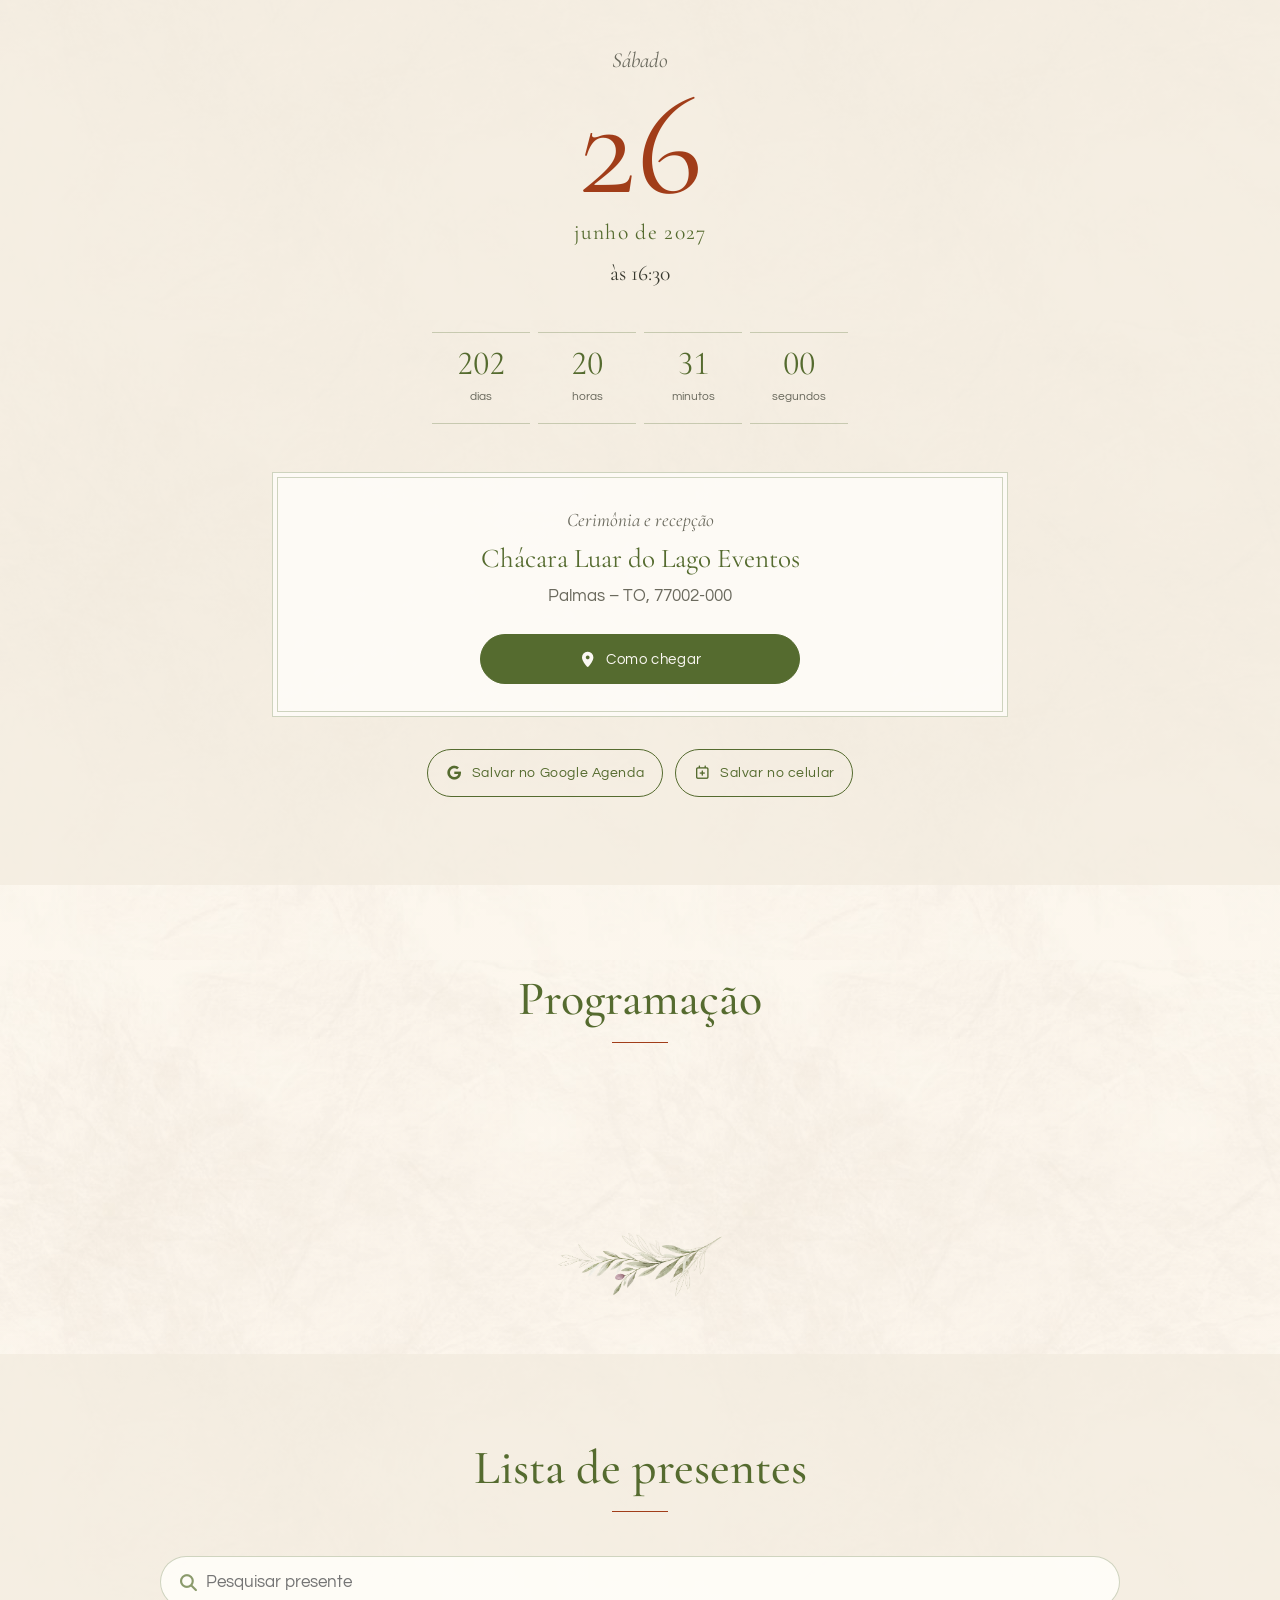
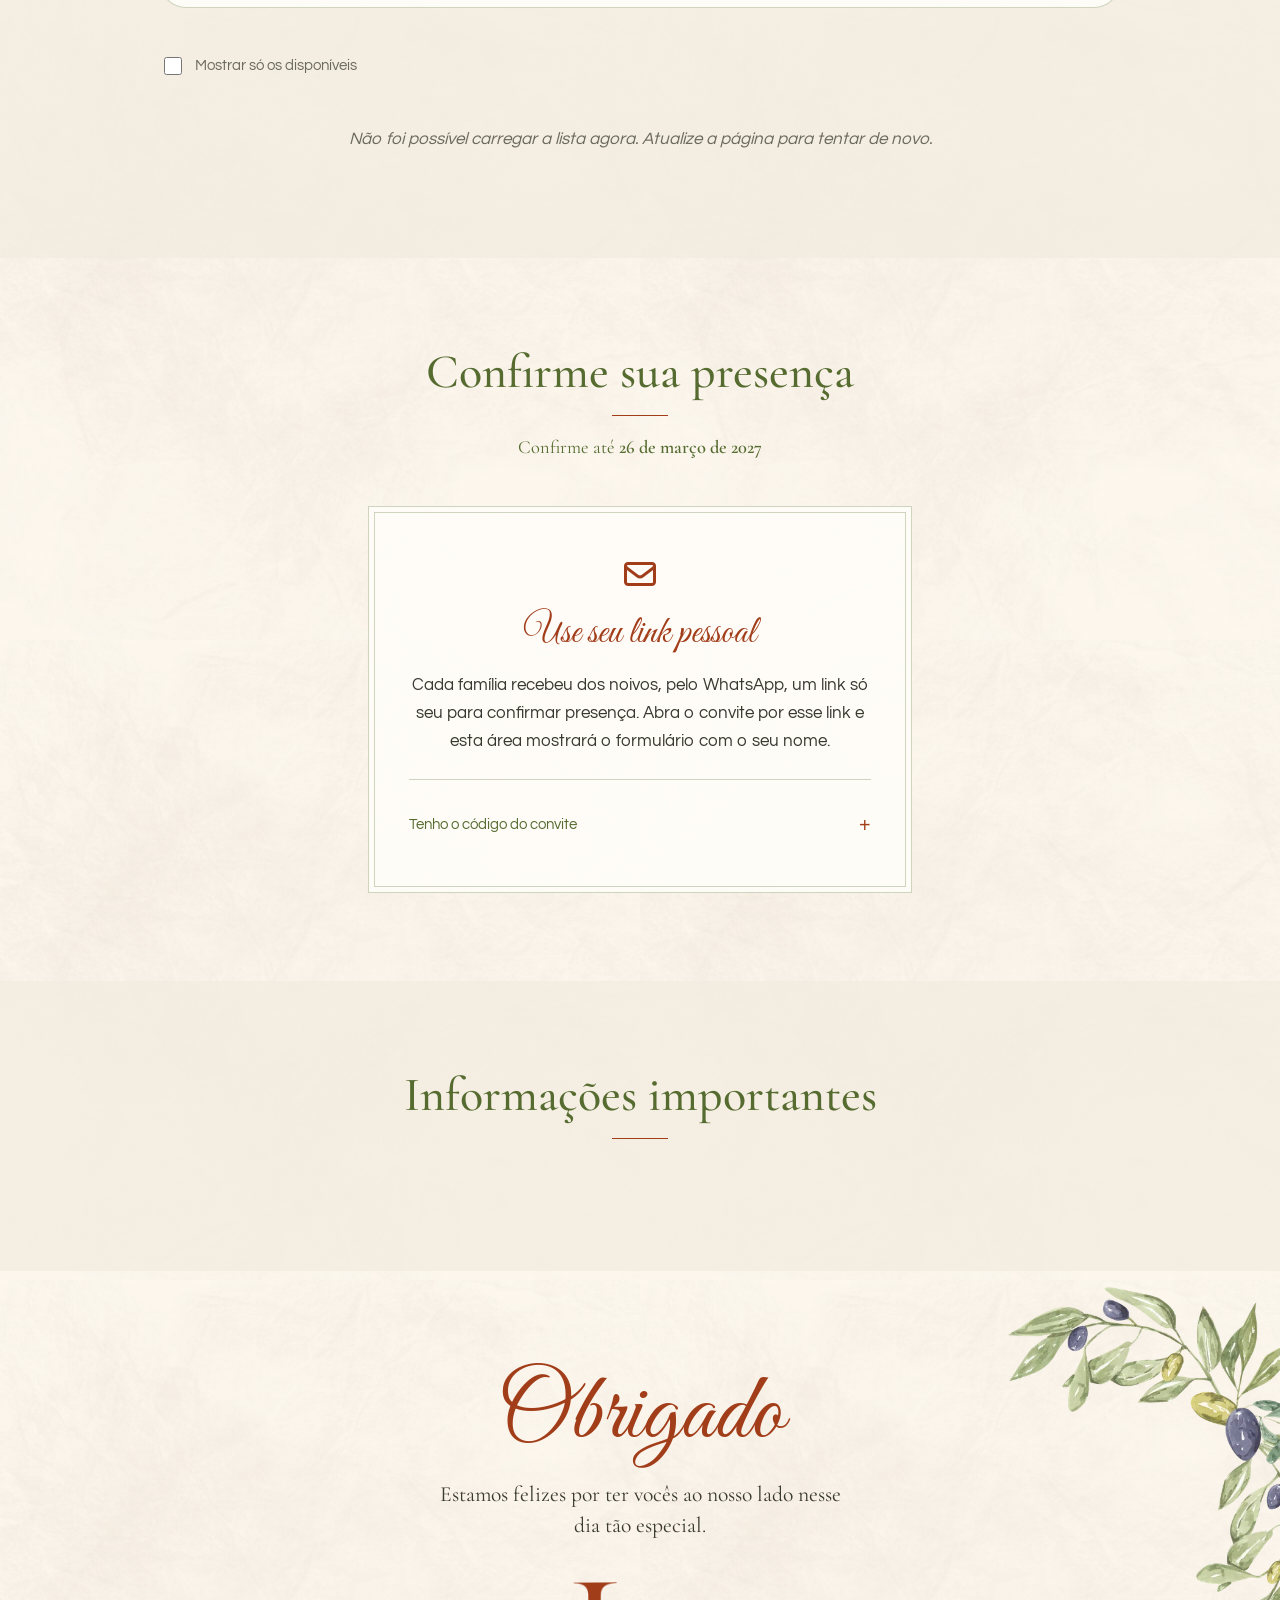
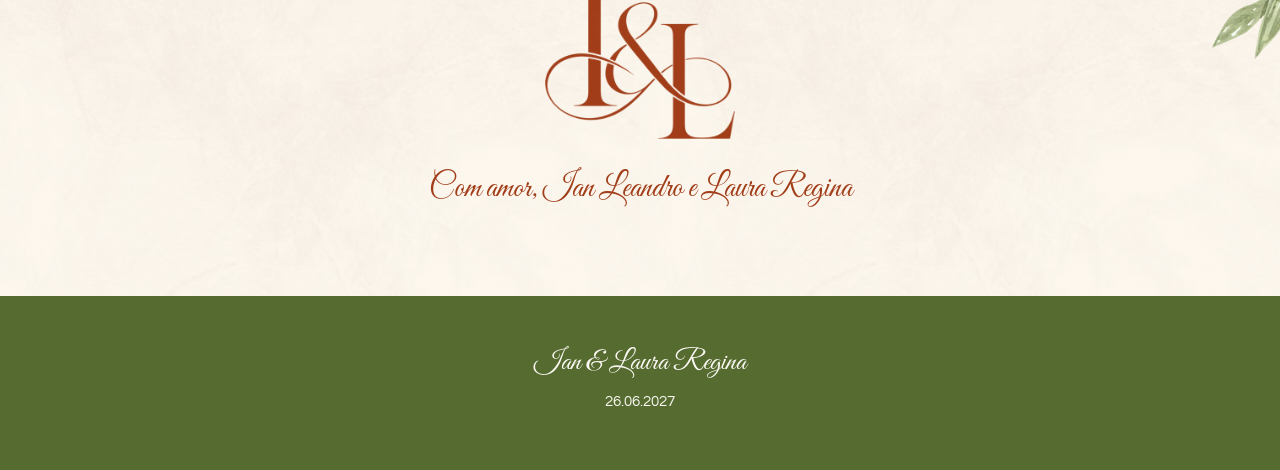
==== commit 4cd8809c: "Corrige menu do celular e melhora a experiência mobile - Menu sanduíche agora ocupa a tela inteira, " ====
--- a/index.html
+++ b/index.html
@@ -55,7 +55,7 @@
     <a href="#informacoes">Informações</a>
   </nav>
   <button class="topo__abrir" id="btn-menu" type="button" aria-expanded="false" aria-controls="menu">
-    <span class="sr">Abrir menu</span><i class="fa-solid fa-bars" aria-hidden="true"></i>
+    <span id="btn-menu-texto">Menu</span><i class="fa-solid fa-bars" aria-hidden="true"></i>
   </button>
 </header>
 
@@ -129,10 +129,10 @@
 
     <div class="agenda revelar">
       <a class="botao botao--linha" id="btn-google-agenda" target="_blank" rel="noopener">
-        <i class="fa-brands fa-google" aria-hidden="true"></i> Adicionar ao Google Agenda
+        <i class="fa-brands fa-google" aria-hidden="true"></i> Salvar no Google Agenda
       </a>
       <button class="botao botao--linha" id="btn-ics" type="button">
-        <i class="fa-regular fa-calendar-plus" aria-hidden="true"></i> Salvar na agenda do celular
+        <i class="fa-regular fa-calendar-plus" aria-hidden="true"></i> Salvar no celular
       </button>
     </div>
   </section>
@@ -192,6 +192,8 @@
       <h2 class="titulo">Informações importantes</h2>
     </div>
     <div class="faq" id="faq"></div>
+    <p class="contato" id="contato-faq" hidden>Ainda com dúvidas?
+      <a class="botao botao--linha" target="_blank" rel="noopener" data-contato><i class="fa-brands fa-whatsapp" aria-hidden="true"></i> Falar com os noivos</a></p>
   </section>
 
   <!-- ============ FINAL ============ -->
@@ -209,6 +211,13 @@
   <p class="js-data-curta">26.06.2027</p>
   <ul class="rodape__links" id="rodape-links"></ul>
 </footer>
+
+<!-- ============ ATALHOS (celular) ============ -->
+<nav class="atalhos" id="atalhos" aria-label="Atalhos">
+  <a href="#presentes" data-secao="presentes"><i class="fa-solid fa-gift" aria-hidden="true"></i><span>Presentes</span></a>
+  <a href="#grande-dia"><i class="fa-solid fa-location-dot" aria-hidden="true"></i><span>Local</span></a>
+  <a href="#rsvp" data-secao="rsvp" class="atalhos__principal"><i class="fa-solid fa-heart" aria-hidden="true"></i><span id="atalho-rsvp-texto">Confirmar presença</span></a>
+</nav>
 
 <!-- ============ JANELA DE RESERVA ============ -->
 <dialog class="janela" id="janela-reserva" aria-labelledby="reserva-titulo">
--- a/assets/css/site.css
+++ b/assets/css/site.css
@@ -21,6 +21,7 @@
   --texto: "Questrial", "Helvetica Neue", Arial, sans-serif;
 
   --medida: 34rem;
+  --altura-topo: 60px;
   --raio: 3px;
   --sombra: 0 18px 40px -24px rgba(62, 79, 34, .35);
 }
@@ -113,34 +114,69 @@
 @keyframes tinta { from { opacity: 0; filter: blur(6px); transform: scale(.96); } to { opacity: 1; filter: none; transform: none; } }
 @keyframes ramo { from { opacity: 0; translate: -10px -10px; } to { opacity: 1; translate: 0 0; } }
 
-/* ---------- Topo ---------- */
+/* ---------- Topo e menu (celular primeiro) ---------- */
 .topo {
-  position: fixed; top: 0; left: 0; right: 0; z-index: 20;
+  position: fixed; top: 0; left: 0; right: 0; z-index: 30;
   display: flex; align-items: center; justify-content: space-between;
-  padding: .55rem 1rem; padding-top: max(.55rem, env(safe-area-inset-top));
-  background: rgba(251, 248, 243, .9);
-  backdrop-filter: blur(10px); -webkit-backdrop-filter: blur(10px);
+  height: calc(var(--altura-topo) + env(safe-area-inset-top));
+  padding: env(safe-area-inset-top) 1rem 0;
+  background: rgba(251, 248, 243, .94);
   border-bottom: 1px solid transparent;
   transform: translateY(-100%); transition: transform .5s ease, border-color .3s;
 }
 body.aberto .topo { transform: none; }
 .topo.rolou { border-bottom-color: var(--filete); }
-.topo__marca img { width: 46px; height: auto; }
-.topo__abrir { width: 48px; height: 48px; border: 0; background: none; color: var(--oliva); font-size: 1.25rem; cursor: pointer; }
+.topo__marca, .topo__abrir { position: relative; z-index: 2; }
+.topo__marca { display: block; padding: .25rem 0; }
+.topo__marca img { width: 44px; height: auto; }
+.topo__abrir {
+  display: inline-flex; align-items: center; justify-content: center; gap: .45rem;
+  min-width: 48px; height: 44px; padding: 0 .9rem; margin-right: -.5rem;
+  border: 0; border-radius: 999px; background: none;
+  font: inherit; font-size: .9rem; color: var(--oliva); cursor: pointer;
+}
+.topo__abrir i { font-size: 1.15rem; }
+
+/* Menu do celular: tela cheia */
 .topo__menu {
-  position: fixed; inset: 0; top: 0; z-index: -1;
-  display: flex; flex-direction: column; align-items: center; justify-content: center; gap: 1.1rem;
-  background: var(--papel);
-  opacity: 0; visibility: hidden; transition: opacity .35s, visibility .35s;
-}
-.topo__menu a { font-family: var(--serifa); font-size: 1.7rem; color: var(--tinta); text-decoration: none; }
-.topo__menu a:hover { color: var(--terracota); }
-.topo.menu-aberto .topo__menu { opacity: 1; visibility: visible; }
+  position: fixed; left: 0; right: 0; bottom: 0;
+  top: calc(var(--altura-topo) + env(safe-area-inset-top));
+  z-index: 1;
+  display: flex; flex-direction: column; justify-content: center;
+  padding: 1rem 1.5rem calc(2rem + env(safe-area-inset-bottom));
+  background: var(--papel) url("../images/papel.jpg") repeat; background-size: 640px;
+  overflow-y: auto; overscroll-behavior: contain;
+  opacity: 0; visibility: hidden; transform: translateY(-.5rem);
+  transition: opacity .3s ease, transform .3s ease, visibility .3s;
+}
+.topo.menu-aberto { border-bottom-color: var(--filete); }
+.topo.menu-aberto .topo__menu { opacity: 1; visibility: visible; transform: none; }
+.topo__menu a {
+  display: flex; align-items: center; justify-content: space-between;
+  min-height: 60px; padding: .5rem .25rem;
+  font-family: var(--serifa); font-size: 1.6rem; color: var(--tinta); text-decoration: none;
+  border-bottom: 1px solid var(--filete);
+}
+.topo__menu a::after { content: "\203A"; font-family: var(--texto); font-size: 1.4rem; color: var(--terracota); }
+.topo__menu a:active, .topo__menu a:hover { color: var(--terracota); }
+.topo__menu a[data-secao="rsvp"] {
+  justify-content: center; margin-top: 1.5rem; border: 0; border-radius: 999px;
+  background: var(--oliva); color: var(--papel); font-family: var(--texto); font-size: 1rem; min-height: 52px;
+}
+.topo__menu a[data-secao="rsvp"]::after { content: none; }
+/* Sem a etapa de transformação, o painel fixo passa a ocupar a tela toda */
+.topo.menu-aberto { transform: none; }
+
 @media (min-width: 900px) {
-  .topo { padding-inline: 2.5rem; }
+  .topo { padding-inline: 2.5rem; background: rgba(251, 248, 243, .9); backdrop-filter: blur(10px); -webkit-backdrop-filter: blur(10px); }
   .topo__abrir { display: none; }
-  .topo__menu { position: static; z-index: auto; flex-direction: row; gap: 2rem; background: none; opacity: 1; visibility: visible; }
-  .topo__menu a { font-family: var(--texto); font-size: .92rem; letter-spacing: .03em; color: var(--tinta-suave); }
+  .topo__menu {
+    position: static; flex-direction: row; align-items: center; gap: 2rem; padding: 0;
+    background: none; overflow: visible; opacity: 1; visibility: visible; transform: none;
+  }
+  .topo__menu a { min-height: 44px; padding: 0; border: 0; font-family: var(--texto); font-size: .92rem; letter-spacing: .03em; color: var(--tinta-suave); }
+  .topo__menu a::after { content: none; }
+  .topo__menu a[data-secao="rsvp"] { margin: 0; padding: 0 1.2rem; min-height: 40px; font-size: .9rem; }
 }
 
 /* ---------- Início ---------- */
@@ -158,7 +194,8 @@
 .inicio__local { font-size: .95rem; color: var(--tinta-suave); margin: .4rem 0 0; }
 
 /* ---------- Seções ---------- */
-.secao { padding: 5rem 1.25rem; scroll-margin-top: 3.5rem; }
+.secao { padding: 4rem 1.25rem; scroll-margin-top: calc(var(--altura-topo) + env(safe-area-inset-top)); }
+@media (min-width: 760px) { .secao { padding-block: 5.5rem; } }
 .secao--areia { background: rgba(242, 235, 223, .7); }
 .secao__cabeca { text-align: center; max-width: var(--medida); margin: 0 auto 2.75rem; }
 .titulo {
@@ -416,7 +453,7 @@
 /* Presentes no celular: card horizontal e compacto */
 @media (max-width: 559px) {
   .presentes { gap: .85rem; }
-  .presente { display: grid; grid-template-columns: 6.5rem 1fr; gap: .25rem; padding: .5rem; }
+  .presente { display: grid; grid-template-columns: 6.5rem minmax(0, 1fr); gap: .25rem; padding: .5rem; }
   .presente:hover { transform: none; }
   .presente__imagem { aspect-ratio: auto; min-height: 6.5rem; height: 100%; }
   .presente__sem-foto { font-size: 1.6rem; }
@@ -427,3 +464,115 @@
   .presente__acoes { padding-top: .7rem; gap: .25rem .75rem; }
   .presente__acoes .botao { flex: 0 1 auto; min-height: 42px; padding-inline: 1rem; font-size: .86rem; }
 }
+
+/* =====================================================================
+   AJUSTES CELULAR PRIMEIRO
+   ===================================================================== */
+
+/* ---------- Barra de atalhos no rodapé (só celular) ---------- */
+.atalhos {
+  position: fixed; left: 0; right: 0; bottom: 0; z-index: 25;
+  display: grid; grid-template-columns: 1fr 1fr 1.6fr; gap: .4rem;
+  padding: .5rem .6rem calc(.5rem + env(safe-area-inset-bottom));
+  background: rgba(251, 248, 243, .97);
+  border-top: 1px solid var(--filete);
+  box-shadow: 0 -10px 30px -20px rgba(62, 79, 34, .4);
+  transform: translateY(110%); transition: transform .35s ease;
+}
+body.mostrar-atalhos .atalhos { transform: none; }
+body.menu-aberto .atalhos { transform: translateY(110%); }
+.atalhos a {
+  display: flex; flex-direction: column; align-items: center; justify-content: center; gap: .15rem;
+  min-height: 52px; border-radius: 14px;
+  font-size: .78rem; line-height: 1.1; color: var(--oliva); text-decoration: none; text-align: center;
+}
+.atalhos a i { font-size: 1.1rem; }
+.atalhos a:active { background: rgba(85, 107, 47, .08); }
+.atalhos .atalhos__principal { flex-direction: row; gap: .5rem; background: var(--oliva); color: var(--papel); font-size: .9rem; padding: 0 .5rem; }
+.atalhos .atalhos__principal:active { background: var(--oliva-escuro); }
+.atalhos.atalhos--dois { grid-template-columns: 1fr 1.6fr; }
+body.aberto { padding-bottom: calc(72px + env(safe-area-inset-bottom)); }
+.aviso-flutuante { bottom: calc(84px + env(safe-area-inset-bottom)); }
+@media (min-width: 900px) {
+  .atalhos { display: none; }
+  body.aberto { padding-bottom: 0; }
+  .aviso-flutuante { bottom: 1.5rem; }
+}
+
+/* ---------- Abertura em telas pequenas ---------- */
+.abertura { overflow-y: auto; -webkit-overflow-scrolling: touch; }
+.abertura__cartao { margin: auto; }
+@media (max-height: 720px) {
+  .abertura__moldura { padding: 2rem 1.25rem 1.75rem; }
+  .abertura__monograma { width: 48%; margin-bottom: 1rem; }
+  .abertura__nomes { font-size: clamp(2.1rem, 10vw, 2.7rem); margin-bottom: .6rem; }
+  .abertura__frase { font-size: 1.05rem; margin-bottom: .9rem; }
+  .abertura__data { margin-bottom: 1.25rem; }
+}
+@media (max-width: 359px) {
+  .abertura { padding: 1rem .75rem; }
+  .abertura__moldura { padding-inline: 1rem; }
+}
+
+/* ---------- Início ---------- */
+.inicio { min-height: calc(100svh - env(safe-area-inset-bottom)); padding: calc(var(--altura-topo) + 2rem) 1.5rem 3rem; }
+
+/* ---------- O grande dia: botões ocupam a largura no celular ---------- */
+.agenda { flex-direction: column; align-items: stretch; max-width: 24rem; margin-inline: auto; }
+.local .botao { width: 100%; max-width: 20rem; }
+@media (min-width: 560px) { .agenda { flex-direction: row; justify-content: center; max-width: none; } }
+
+/* ---------- RSVP sem link pessoal ---------- */
+.rsvp .rsvp__codigo .botao { width: auto; margin: 0; flex: 0 0 auto; padding-inline: 1.4rem; }
+.rsvp__ajuda { margin-top: 1.5rem; padding-top: 1.25rem; border-top: 1px solid var(--filete); text-align: left; }
+.rsvp__ajuda summary {
+  display: flex; align-items: center; justify-content: space-between; gap: 1rem;
+  min-height: 48px; cursor: pointer; list-style: none; color: var(--oliva); font-size: .95rem;
+}
+.rsvp__ajuda summary::-webkit-details-marker { display: none; }
+.rsvp__ajuda summary::after { content: "+"; font-size: 1.3rem; color: var(--terracota); transition: transform .3s; }
+.rsvp__ajuda[open] summary::after { transform: rotate(45deg); }
+.rsvp__ajuda p { margin: .25rem 0 .75rem; font-size: .9rem; color: var(--tinta-suave); }
+.rsvp__codigo input { font-size: 1rem; letter-spacing: .04em; }
+.rsvp__resumo .botao { width: 100%; max-width: 20rem; }
+.contato { max-width: 42rem; margin: 2rem auto 0; display: flex; flex-direction: column; align-items: center; gap: .75rem; text-align: center; color: var(--tinta-suave); }
+
+/* ---------- Janelas: sobem de baixo no celular ---------- */
+@media (max-width: 559px) {
+  .janela {
+    width: 100%; max-width: 100%; margin: auto 0 0; max-height: 92dvh; overflow-y: auto;
+    border-radius: 18px 18px 0 0; padding-bottom: env(safe-area-inset-bottom);
+  }
+  .janela[open] { animation: subir .35s cubic-bezier(.2, .7, .2, 1); }
+  .janela__corpo { margin: .5rem .5rem 0; padding: 2rem 1.1rem 1.25rem; }
+  .janela__corpo::before { content: ""; position: absolute; top: .6rem; left: 50%; translate: -50% 0; width: 40px; height: 4px; border-radius: 4px; background: var(--bege); }
+}
+@keyframes subir { from { transform: translateY(100%); } to { transform: none; } }
+
+/* ---------- Toques: sem atraso e sem destaque azul ---------- */
+a, button, label, summary { -webkit-tap-highlight-color: transparent; touch-action: manipulation; }
+input, textarea, select { font-size: max(16px, 1rem); } /* evita o zoom automático do iPhone */
+
+/* Topo opaco no celular (sem o texto aparecendo por trás) */
+.topo { background: var(--papel); }
+@media (min-width: 900px) { .topo { background: rgba(251, 248, 243, .9); } }
+/* No menu do celular, o botão de confirmar fica sempre por último */
+@media (max-width: 899px) { .topo__menu a[data-secao="rsvp"] { order: 10; } }
+@media (max-width: 379px) {
+  .rsvp { padding: 1.75rem 1rem; outline-offset: -5px; }
+  .rsvp__resumo .botao { font-size: .9rem; padding-inline: 1rem; }
+  .atalhos .atalhos__principal { font-size: .82rem; }
+}
+.so-desktop { display: none; }
+@media (min-width: 560px) { .so-desktop { display: inline; } }
+.agenda .botao { font-size: .9rem; padding-inline: 1.1rem; }
+@media (max-width: 559px) {
+  .presente__acoes { justify-content: flex-start; }
+  .presente__acoes .botao { flex: 0 0 auto; }
+  .presente__loja { white-space: nowrap; }
+  .presente__nome { overflow-wrap: break-word; }
+  .presente__cat { font-size: .74rem; }
+}
+
+/* Rede de segurança: nada pode empurrar a página para os lados */
+main, .rodape { overflow-x: clip; }
